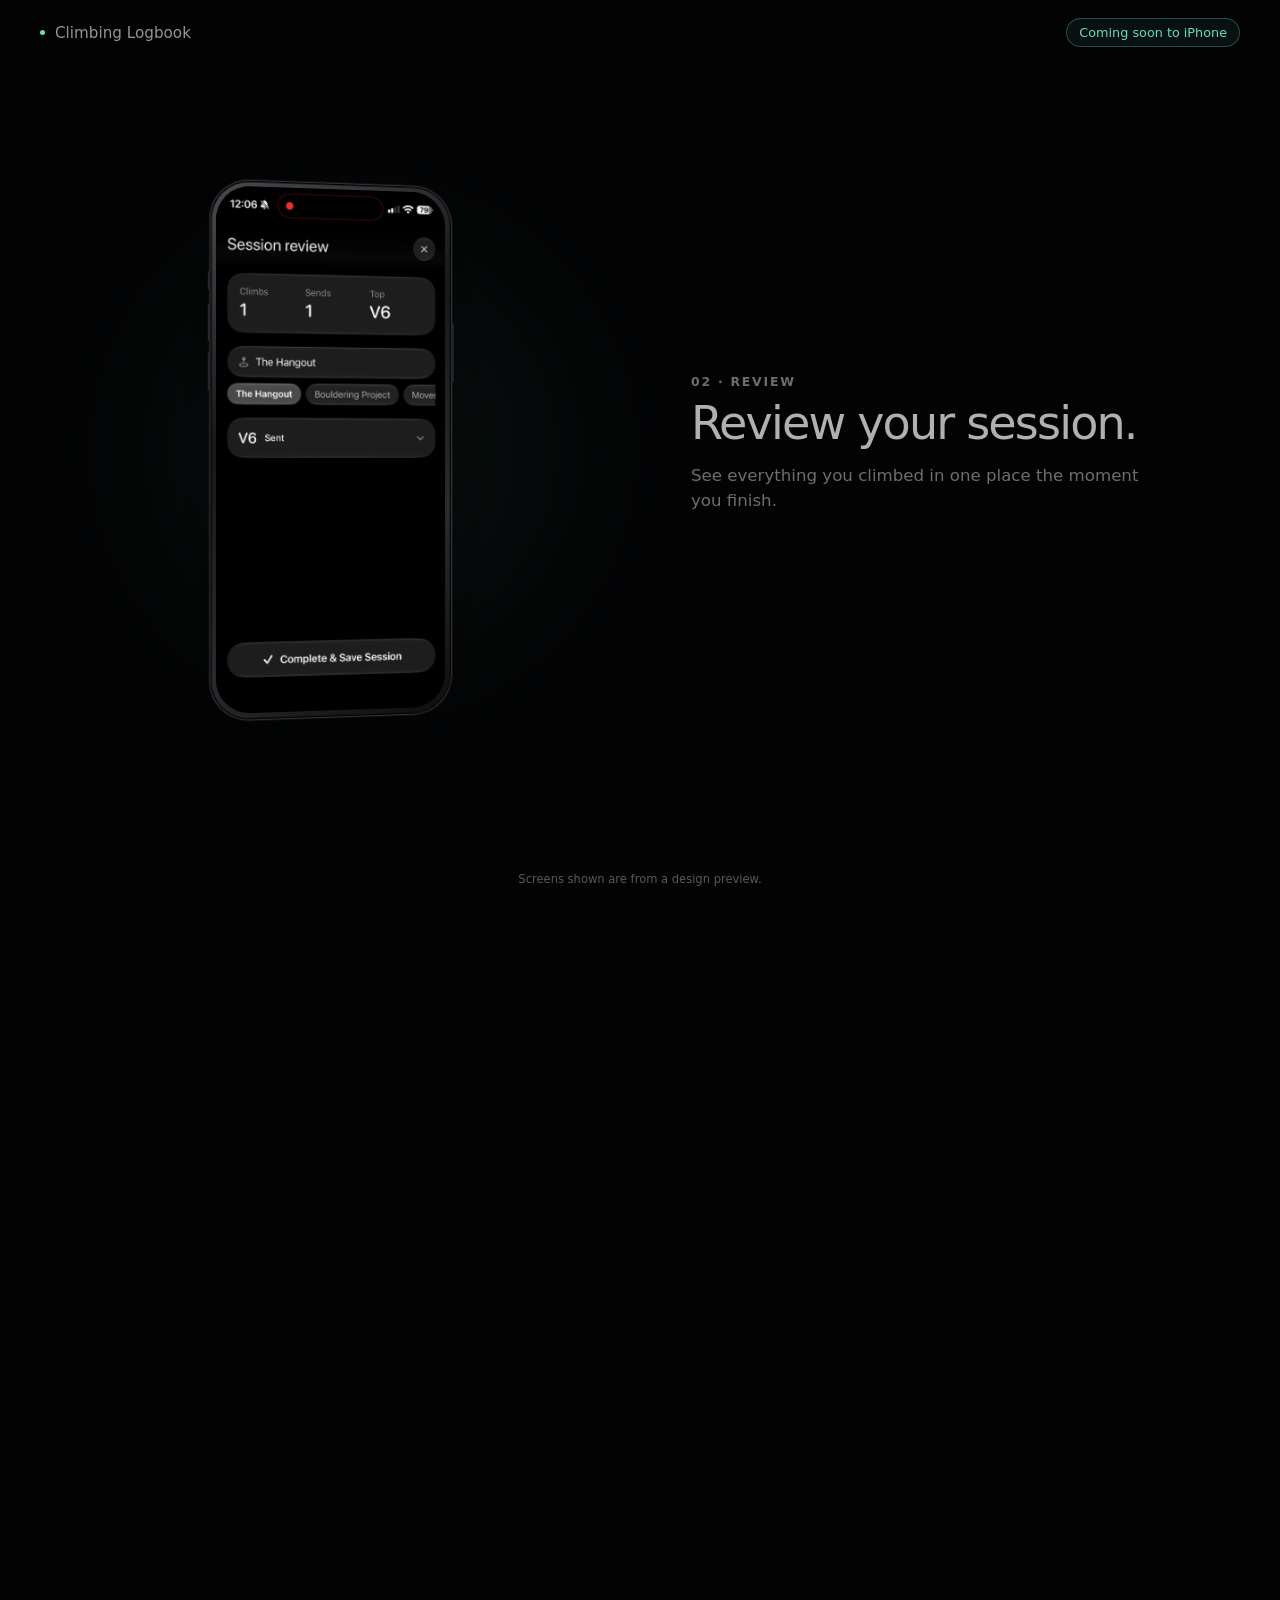
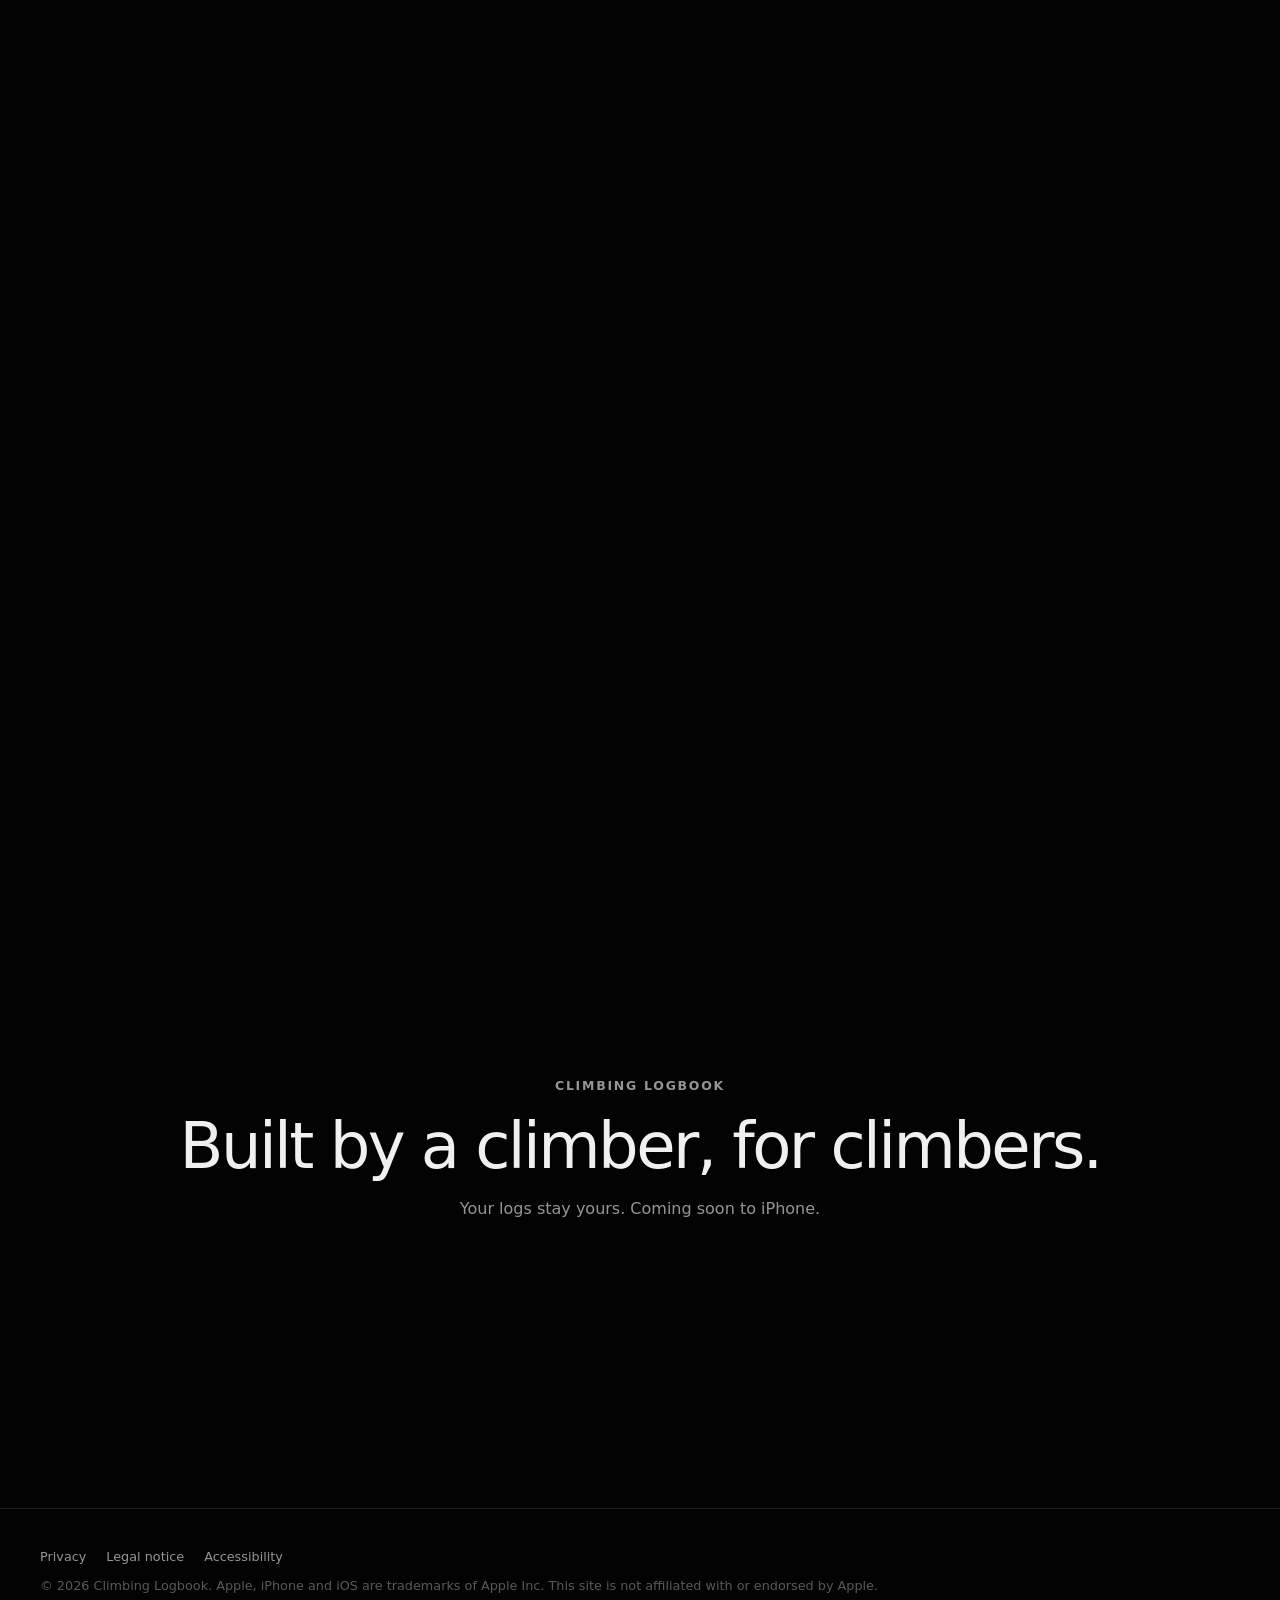
==== index.html @ 686002e9 "Point video and poster paths at the uploaded clip files" ====
<!doctype html>
<html lang="en-GB">
<head>
<meta charset="utf-8">
<meta name="viewport" content="width=device-width, initial-scale=1, viewport-fit=cover">
<title>Climbing Logbook – Track sessions. Keep the signal.</title>
<meta name="description" content="Climbing Logbook is a calm, fast way to log boulder sessions, grades and how your body feels. Coming soon for iPhone.">
<meta name="theme-color" content="#030304">
<meta name="color-scheme" content="dark">
<link rel="stylesheet" href="styles.css">
</head>
<body>
<a class="skip" href="#features">Skip to features</a>
<header class="nav">
  <span class="brand"><i class="dot"></i>Climbing Logbook</span>
  <span class="soon">Coming soon to iPhone</span>
</header>

<main>
<section id="features" class="story" aria-label="Climbing Logbook feature walkthrough">
  <div class="stage">
    <div class="glow" aria-hidden="true"></div>

    <div class="intro">
      <p class="eyebrow">Climbing Logbook</p>
      <h1>Finding<br>your rhythm.</h1>
      <p class="sub">Track sessions. Keep the signal.</p>
    </div>

    <div class="phone-wrap">
      <div class="phone" role="img" aria-label="Climbing Logbook app shown inside an iPhone-style frame. The features are described in the text beside it.">
        <div class="bezel">
          <div class="screen">
            <div class="island" aria-hidden="true"></div>
            <video class="clip is-active" muted playsinline preload="auto" poster="clip1.jpg" data-dur="7" tabindex="-1" aria-hidden="true" disablepictureinpicture><source src="clip1.mp4" type="video/mp4"></video>
            <video class="clip" muted playsinline preload="auto" poster="clip2.jpg" data-dur="2" tabindex="-1" aria-hidden="true" disablepictureinpicture><source src="clip2.mp4" type="video/mp4"></video>
            <video class="clip" muted playsinline preload="metadata" poster="clip3.jpg" data-dur="2" tabindex="-1" aria-hidden="true" disablepictureinpicture><source src="clip3.mp4" type="video/mp4"></video>
            <video class="clip" muted playsinline preload="metadata" poster="clip4.jpg" data-dur="5" tabindex="-1" aria-hidden="true" disablepictureinpicture><source src="clip4.mp4" type="video/mp4"></video>
            <video class="clip" muted playsinline preload="metadata" poster="clip5.jpg" data-dur="3" tabindex="-1" aria-hidden="true" disablepictureinpicture><source src="clip5.mp4" type="video/mp4"></video>
            <video class="clip" muted playsinline preload="metadata" poster="clip6.jpg" data-dur="2" tabindex="-1" aria-hidden="true" disablepictureinpicture><source src="clip6.mp4" type="video/mp4"></video>
            <video class="clip" muted playsinline preload="metadata" poster="clip7.jpg" data-dur="4" tabindex="-1" aria-hidden="true" disablepictureinpicture><source src="clip7.mp4" type="video/mp4"></video>
            <video class="clip" muted playsinline preload="metadata" poster="clip8.jpg" data-dur="4" tabindex="-1" aria-hidden="true" disablepictureinpicture><source src="clip8.mp4" type="video/mp4"></video>
          </div>
        </div>
        <i class="btn b1" aria-hidden="true"></i><i class="btn b2" aria-hidden="true"></i><i class="btn b3" aria-hidden="true"></i><i class="btn b4" aria-hidden="true"></i>
      </div>
    </div>

    <ol class="cards">
      <li class="card" data-step="1">
        <p class="eyebrow">01 · Log</p>
        <h2>Log a climb in seconds.</h2>
        <p>Pick the grade, add how it felt and save. One calm flow with no clutter.</p>
      </li>
      <li class="card" data-step="2">
        <p class="eyebrow">02 · Review</p>
        <h2>Review your session.</h2>
        <p>See everything you climbed in one place the moment you finish.</p>
      </li>
      <li class="card" data-step="3">
        <p class="eyebrow">03 · Body</p>
        <h2>Body measures.</h2>
        <p>Track how your fingers, body and effort felt, so patterns show up over time.</p>
      </li>
      <li class="card" data-step="4">
        <p class="eyebrow">04 · Projects</p>
        <h2>Keep your projects.</h2>
        <p>Keep the climbs you're working on together and watch the attempts add up.</p>
      </li>
      <li class="card" data-step="5">
        <p class="eyebrow">05 · Style</p>
        <h2>Know your style.</h2>
        <p>A style radar shows how you climb at a glance.</p>
      </li>
      <li class="card" data-step="6">
        <p class="eyebrow">06 · Mountains</p>
        <h2>Sessions as a mountain range.</h2>
        <p>Every session becomes a peak, so your progress has a skyline.</p>
      </li>
      <li class="card" data-step="7">
        <p class="eyebrow">07 · History</p>
        <h2>Session history and stats.</h2>
        <p>Look back at any session with the numbers that matter.</p>
      </li>
      <li class="card" data-step="8">
        <p class="eyebrow">08 · Overall</p>
        <h2>Overall stats.</h2>
        <p>Hardest send, send rate and more, across everything you've logged.</p>
      </li>
    </ol>

    <p class="note">Screens shown are from a design preview.</p>
  </div>
</section>

<section class="outro">
  <p class="eyebrow">Climbing Logbook</p>
  <h2>Built by a climber, for climbers.</h2>
  <p>Your logs stay yours. Coming soon to iPhone.</p>
</section>
</main>

<footer class="foot">
  <nav aria-label="Legal"><a href="privacy.html">Privacy</a><a href="legal.html">Legal notice</a><a href="accessibility.html">Accessibility</a></nav>
  <p>© 2026 Climbing Logbook. Apple, iPhone and iOS are trademarks of Apple Inc. This site is not affiliated with or endorsed by Apple.</p>
</footer>
<script src="story.js"></script>
</body>
</html>
---- styles.css ----
:root{
  --bg:#030304; --text:rgba(255,255,255,.94); --text2:rgba(255,255,255,.58); --text3:rgba(255,255,255,.34);
  --hair:rgba(255,255,255,.09); --accent:#6bdbbd;
  --font:-apple-system,BlinkMacSystemFont,"SF Pro Display","SF Pro Text","Inter","Segoe UI",system-ui,Roboto,Helvetica,Arial,sans-serif;
  --ease:cubic-bezier(.22,1,.36,1);
}
*{box-sizing:border-box;margin:0;padding:0}
html{background:var(--bg);color:var(--text);font-family:var(--font);-webkit-font-smoothing:antialiased;text-rendering:optimizeLegibility}
body{min-height:100vh;overflow-x:clip}
a{color:inherit}
.skip{position:absolute;left:-999px;top:8px;background:#fff;color:#000;padding:8px 12px;border-radius:8px;z-index:100}
.skip:focus{left:8px}
:focus-visible{outline:2px solid var(--accent);outline-offset:3px}
.dot{display:inline-block;width:5px;height:5px;border-radius:50%;background:var(--accent)}
.eyebrow{font-size:.78rem;letter-spacing:.14em;text-transform:uppercase;color:var(--text2);font-weight:600}
.nav{position:fixed;inset:0 0 auto 0;z-index:50;display:flex;justify-content:space-between;align-items:center;padding:18px clamp(18px,4vw,40px);background:linear-gradient(#030304 20%,rgba(3,3,4,0));pointer-events:none}
.brand{display:flex;gap:10px;align-items:center;font-size:.95rem;color:var(--text2)}
.soon{font-size:.8rem;color:var(--accent);border:1px solid rgba(107,219,189,.3);padding:6px 12px;border-radius:99px;background:rgba(107,219,189,.07)}
.stage{position:relative;height:100svh;overflow:hidden}
.glow{position:absolute;left:50%;top:50%;width:70vmin;height:70vmin;border-radius:50%;translate:-50% -50%;background:radial-gradient(closest-side,rgba(107,219,189,.13),rgba(107,219,189,0));filter:blur(10px);will-change:transform,opacity}
.intro{position:absolute;left:0;right:0;top:0;text-align:center;padding-top:clamp(70px,11svh,120px);z-index:3;pointer-events:none;will-change:opacity,transform}
.intro h1{font-weight:400;font-size:clamp(2.6rem,6.2vw,5.2rem);letter-spacing:-.045em;line-height:1;margin:.5rem 0 .6rem}
.intro .sub{color:var(--text2);font-size:clamp(1rem,1.6vw,1.25rem)}
.phone-wrap{position:absolute;left:50%;top:50%;z-index:2;perspective:1400px;will-change:transform}
.phone{--ph:min(66svh,780px);position:relative;height:var(--ph);aspect-ratio:1206/2622;transform-style:preserve-3d;will-change:transform;filter:drop-shadow(0 var(--sy,40px) var(--sb,80px) rgba(0,0,0,var(--so,.55)))}
.bezel{position:absolute;inset:0;border-radius:calc(var(--ph)*.075);padding:calc(var(--ph)*.0125);background:linear-gradient(145deg,#4a4b50,#17181b 38%,#2a2b30 70%,#0d0d0f);box-shadow:inset 0 0 0 1px rgba(255,255,255,.18),inset 0 0 0 calc(var(--ph)*.004) #050506,0 0 0 1px rgba(255,255,255,.05)}
.screen{position:relative;width:100%;height:100%;border-radius:calc(var(--ph)*.064);overflow:hidden;background:var(--bg);container-type:size;isolation:isolate}
.island{position:absolute;z-index:20;top:2.2cqh;left:50%;translate:-50% 0;width:30cqw;height:3.3cqh;border-radius:99px;background:#000}
.clip{position:absolute;inset:0;width:100%;height:100%;object-fit:cover;background:var(--bg);opacity:0;transition:opacity .3s var(--ease);pointer-events:none}
.clip.is-active{opacity:1}
.btn{position:absolute;width:3px;background:#26272b;border-radius:2px}
.b1{left:-2px;top:17%;height:3.5%}.b2{left:-2px;top:23%;height:7%}.b3{left:-2px;top:32%;height:7%}.b4{right:-2px;top:26%;height:11%}
.cards{list-style:none}
.card{max-width:30rem}
.card h2{font-weight:400;font-size:clamp(2rem,3.6vw,3.2rem);letter-spacing:-.04em;line-height:1.04;margin:.7rem 0 1rem}
.card p:not(.eyebrow){color:var(--text2);font-size:clamp(1rem,1.3vw,1.2rem);line-height:1.5}
.note{position:absolute;bottom:14px;left:0;right:0;text-align:center;font-size:.72rem;color:var(--text3);z-index:4}
.outro{min-height:80svh;display:grid;place-content:center;text-align:center;gap:1rem;padding:20vh 6vw}
.outro h2{font-weight:400;font-size:clamp(2rem,5vw,4rem);letter-spacing:-.04em}
.outro p:last-child{color:var(--text2)}
.foot{padding:40px clamp(18px,4vw,40px) 50px;border-top:1px solid var(--hair);color:var(--text3);font-size:.8rem;display:grid;gap:14px}
.foot nav{display:flex;gap:20px;flex-wrap:wrap}.foot nav a{color:var(--text2);text-decoration:none}.foot nav a:hover{color:var(--text)}
/* scroll mode: story height is set by story.js from the clip lengths */
.mode-scroll .stage{position:sticky;top:0}
.mode-scroll .phone-wrap{transform:translate3d(-50%,-50%,0)}
.mode-scroll .cards{position:absolute;left:54vw;top:50%;width:min(30rem,38vw);transform:translateY(-50%);height:0}
.mode-scroll .card{position:absolute;left:0;top:0;transform:translateY(-50%);opacity:0;will-change:transform,opacity}
/* stack mode: mobile and reduced motion */
.mode-stack .stage{height:auto;overflow:visible}
.mode-stack .glow{display:none}
.mode-stack .intro{position:relative;padding:92px 22px 24px}
.mode-stack .phone-wrap{position:sticky;top:64px;left:auto;transform:none;height:min(50svh,430px);z-index:5;display:flex;justify-content:center;background:linear-gradient(var(--bg) 82%,rgba(3,3,4,0))}
.mode-stack .phone{--ph:min(48svh,420px);--sy:18px;--sb:36px}
.mode-stack .cards{padding:0 22px 14svh}
.mode-stack .card{min-height:62svh;display:flex;flex-direction:column;justify-content:center;max-width:34rem;margin:0 auto}
.mode-stack .note{position:static;padding:10px 0 30px}
@media (prefers-reduced-motion:reduce){.clip{transition-duration:.01s}}
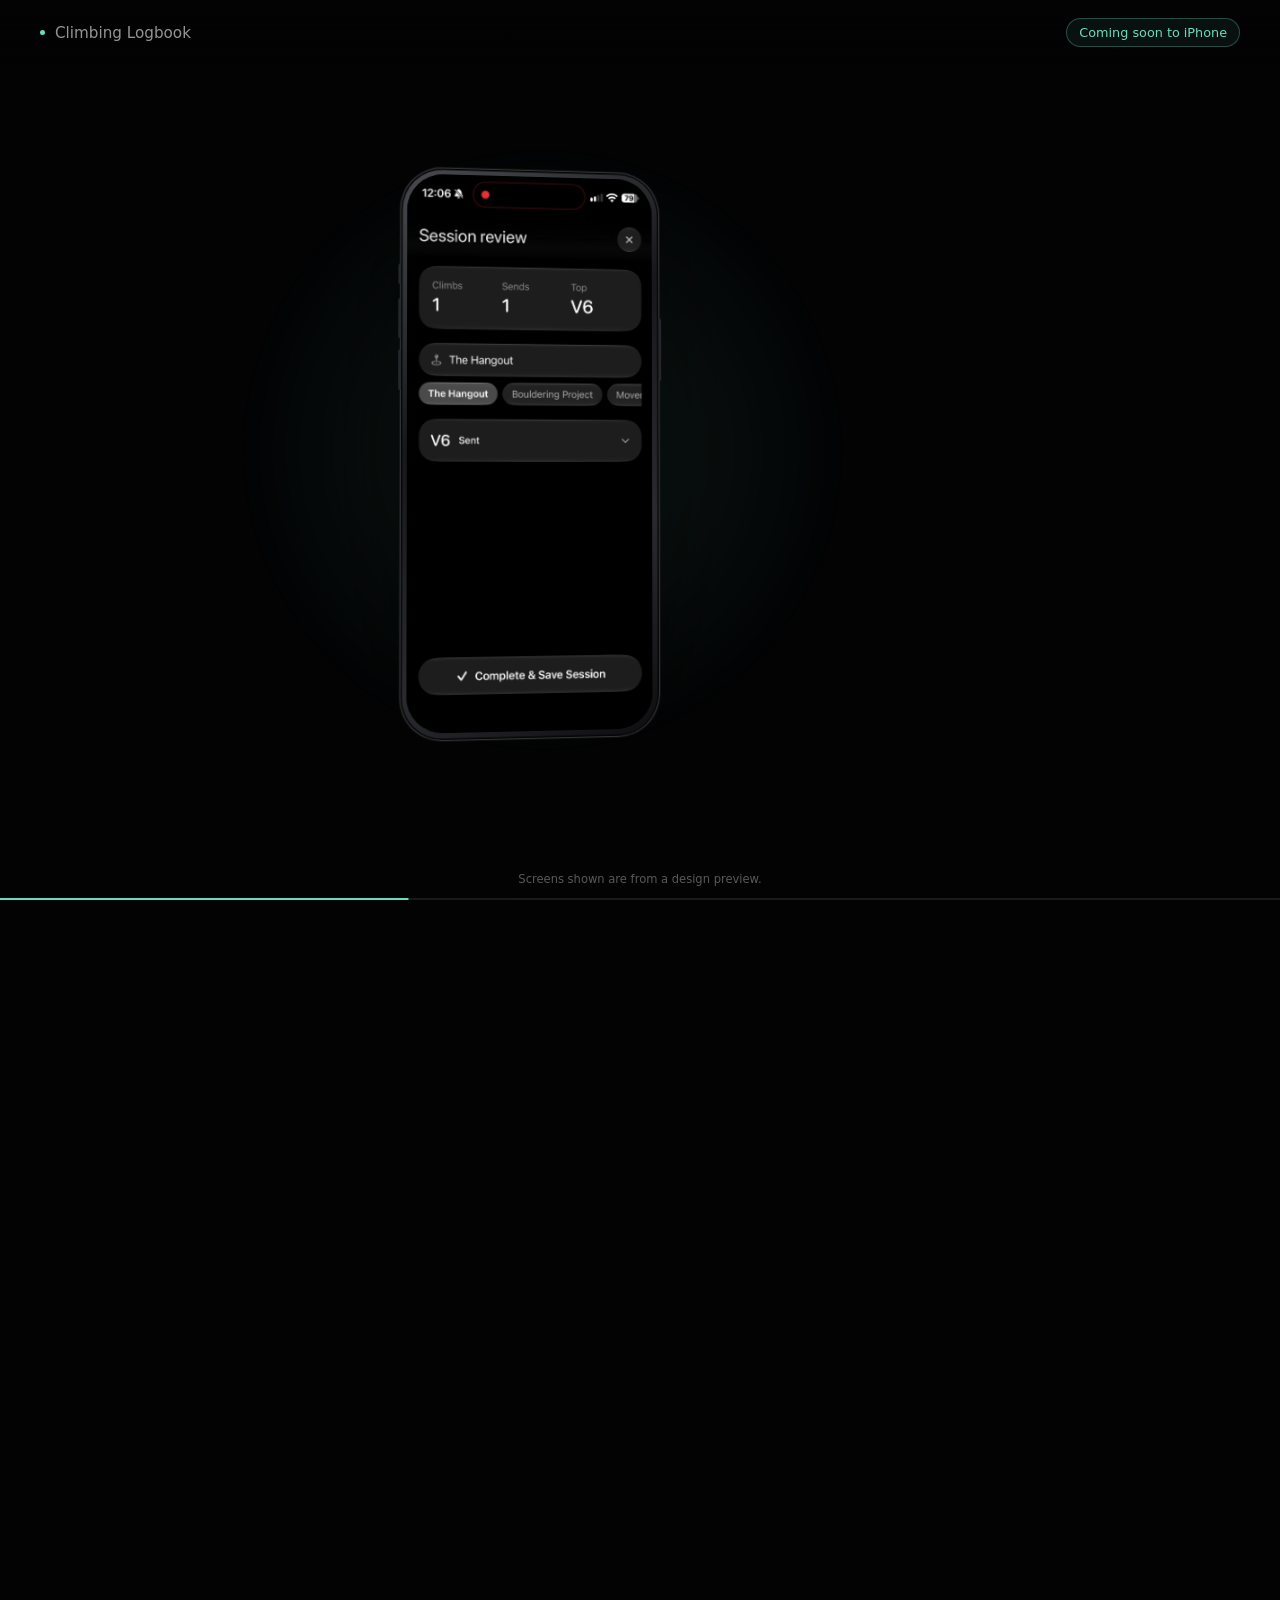
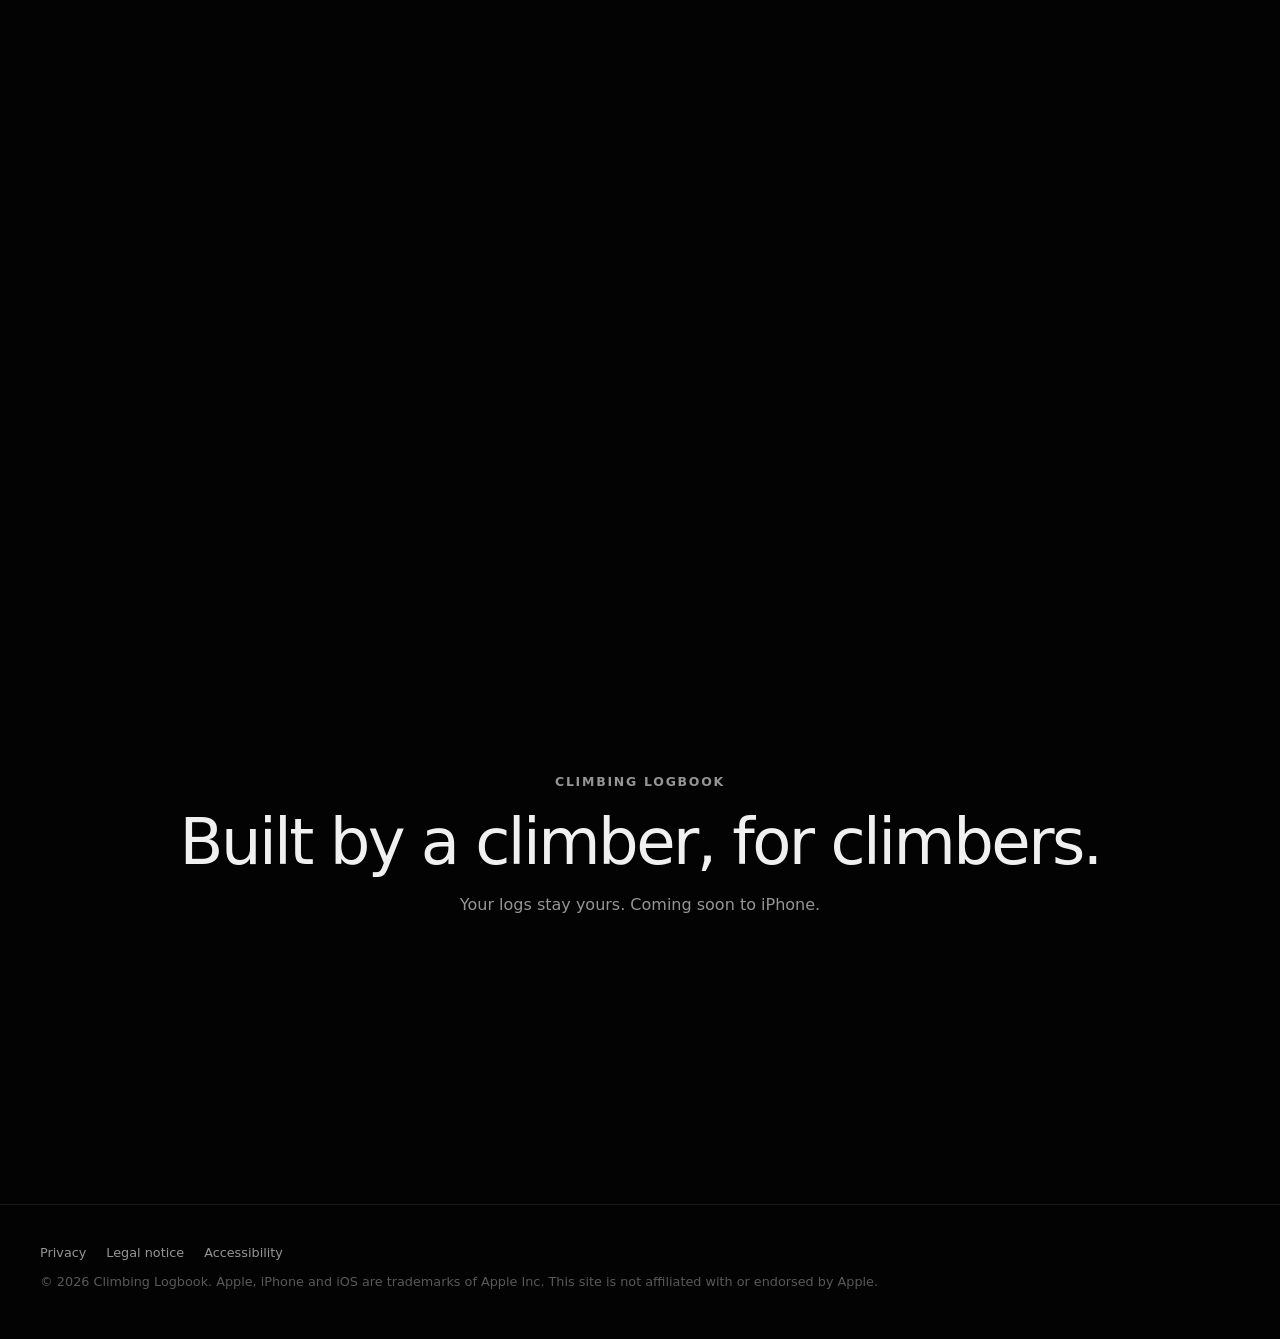
==== commit 0cbf2b0a: "Phone choreography: centre play, glide to alternating sides, text lands, glide back; fix intro overl" ====
--- a/index.html
+++ b/index.html
@@ -48,48 +48,49 @@
 
     <ol class="cards">
       <li class="card" data-step="1">
-        <p class="eyebrow">01 · Log</p>
+        <p class="eyebrow">01 / 08 · Log</p>
         <h2>Log a climb in seconds.</h2>
         <p>Pick the grade, add how it felt and save. One calm flow with no clutter.</p>
       </li>
       <li class="card" data-step="2">
-        <p class="eyebrow">02 · Review</p>
+        <p class="eyebrow">02 / 08 · Review</p>
         <h2>Review your session.</h2>
         <p>See everything you climbed in one place the moment you finish.</p>
       </li>
       <li class="card" data-step="3">
-        <p class="eyebrow">03 · Body</p>
+        <p class="eyebrow">03 / 08 · Body</p>
         <h2>Body measures.</h2>
         <p>Track how your fingers, body and effort felt, so patterns show up over time.</p>
       </li>
       <li class="card" data-step="4">
-        <p class="eyebrow">04 · Projects</p>
+        <p class="eyebrow">04 / 08 · Projects</p>
         <h2>Keep your projects.</h2>
         <p>Keep the climbs you're working on together and watch the attempts add up.</p>
       </li>
       <li class="card" data-step="5">
-        <p class="eyebrow">05 · Style</p>
+        <p class="eyebrow">05 / 08 · Style</p>
         <h2>Know your style.</h2>
         <p>A style radar shows how you climb at a glance.</p>
       </li>
       <li class="card" data-step="6">
-        <p class="eyebrow">06 · Mountains</p>
+        <p class="eyebrow">06 / 08 · Mountains</p>
         <h2>Sessions as a mountain range.</h2>
         <p>Every session becomes a peak, so your progress has a skyline.</p>
       </li>
       <li class="card" data-step="7">
-        <p class="eyebrow">07 · History</p>
+        <p class="eyebrow">07 / 08 · History</p>
         <h2>Session history and stats.</h2>
         <p>Look back at any session with the numbers that matter.</p>
       </li>
       <li class="card" data-step="8">
-        <p class="eyebrow">08 · Overall</p>
+        <p class="eyebrow">08 / 08 · Overall</p>
         <h2>Overall stats.</h2>
         <p>Hardest send, send rate and more, across everything you've logged.</p>
       </li>
     </ol>
 
     <p class="note">Screens shown are from a design preview.</p>
+    <div class="progress" aria-hidden="true"><i></i></div>
   </div>
 </section>
 
--- a/styles.css
+++ b/styles.css
@@ -35,6 +35,8 @@
 .card h2{font-weight:400;font-size:clamp(2rem,3.6vw,3.2rem);letter-spacing:-.04em;line-height:1.04;margin:.7rem 0 1rem}
 .card p:not(.eyebrow){color:var(--text2);font-size:clamp(1rem,1.3vw,1.2rem);line-height:1.5}
 .note{position:absolute;bottom:14px;left:0;right:0;text-align:center;font-size:.72rem;color:var(--text3);z-index:4}
+.progress{position:absolute;left:0;right:0;bottom:0;height:2px;background:var(--hair);z-index:6}
+.progress i{display:block;height:100%;background:var(--accent);transform-origin:0 50%;transform:scaleX(0)}
 .outro{min-height:80svh;display:grid;place-content:center;text-align:center;gap:1rem;padding:20vh 6vw}
 .outro h2{font-weight:400;font-size:clamp(2rem,5vw,4rem);letter-spacing:-.04em}
 .outro p:last-child{color:var(--text2)}
@@ -43,11 +45,16 @@
 /* scroll mode: story height is set by story.js from the clip lengths */
 .mode-scroll .stage{position:sticky;top:0}
 .mode-scroll .phone-wrap{transform:translate3d(-50%,-50%,0)}
-.mode-scroll .cards{position:absolute;left:54vw;top:50%;width:min(30rem,38vw);transform:translateY(-50%);height:0}
-.mode-scroll .card{position:absolute;left:0;top:0;transform:translateY(-50%);opacity:0;will-change:transform,opacity}
+.mode-scroll .intro h1{font-size:clamp(2.4rem,5.2vw,4.4rem);margin:.4rem 0 .4rem}
+.mode-scroll .intro h1 br{display:none}
+.mode-scroll .cards{position:absolute;inset:0;pointer-events:none}
+.mode-scroll .card{position:absolute;top:50%;width:min(30rem,36vw);transform:translateY(-50%);visibility:hidden}
+.mode-scroll .card.r{left:56vw}
+.mode-scroll .card.l{left:8vw}
+.mode-scroll .card>*{will-change:transform,opacity,filter;opacity:0}
 /* stack mode: mobile and reduced motion */
 .mode-stack .stage{height:auto;overflow:visible}
-.mode-stack .glow{display:none}
+.mode-stack .glow,.mode-stack .progress{display:none}
 .mode-stack .intro{position:relative;padding:92px 22px 24px}
 .mode-stack .phone-wrap{position:sticky;top:64px;left:auto;transform:none;height:min(50svh,430px);z-index:5;display:flex;justify-content:center;background:linear-gradient(var(--bg) 82%,rgba(3,3,4,0))}
 .mode-stack .phone{--ph:min(48svh,420px);--sy:18px;--sb:36px}
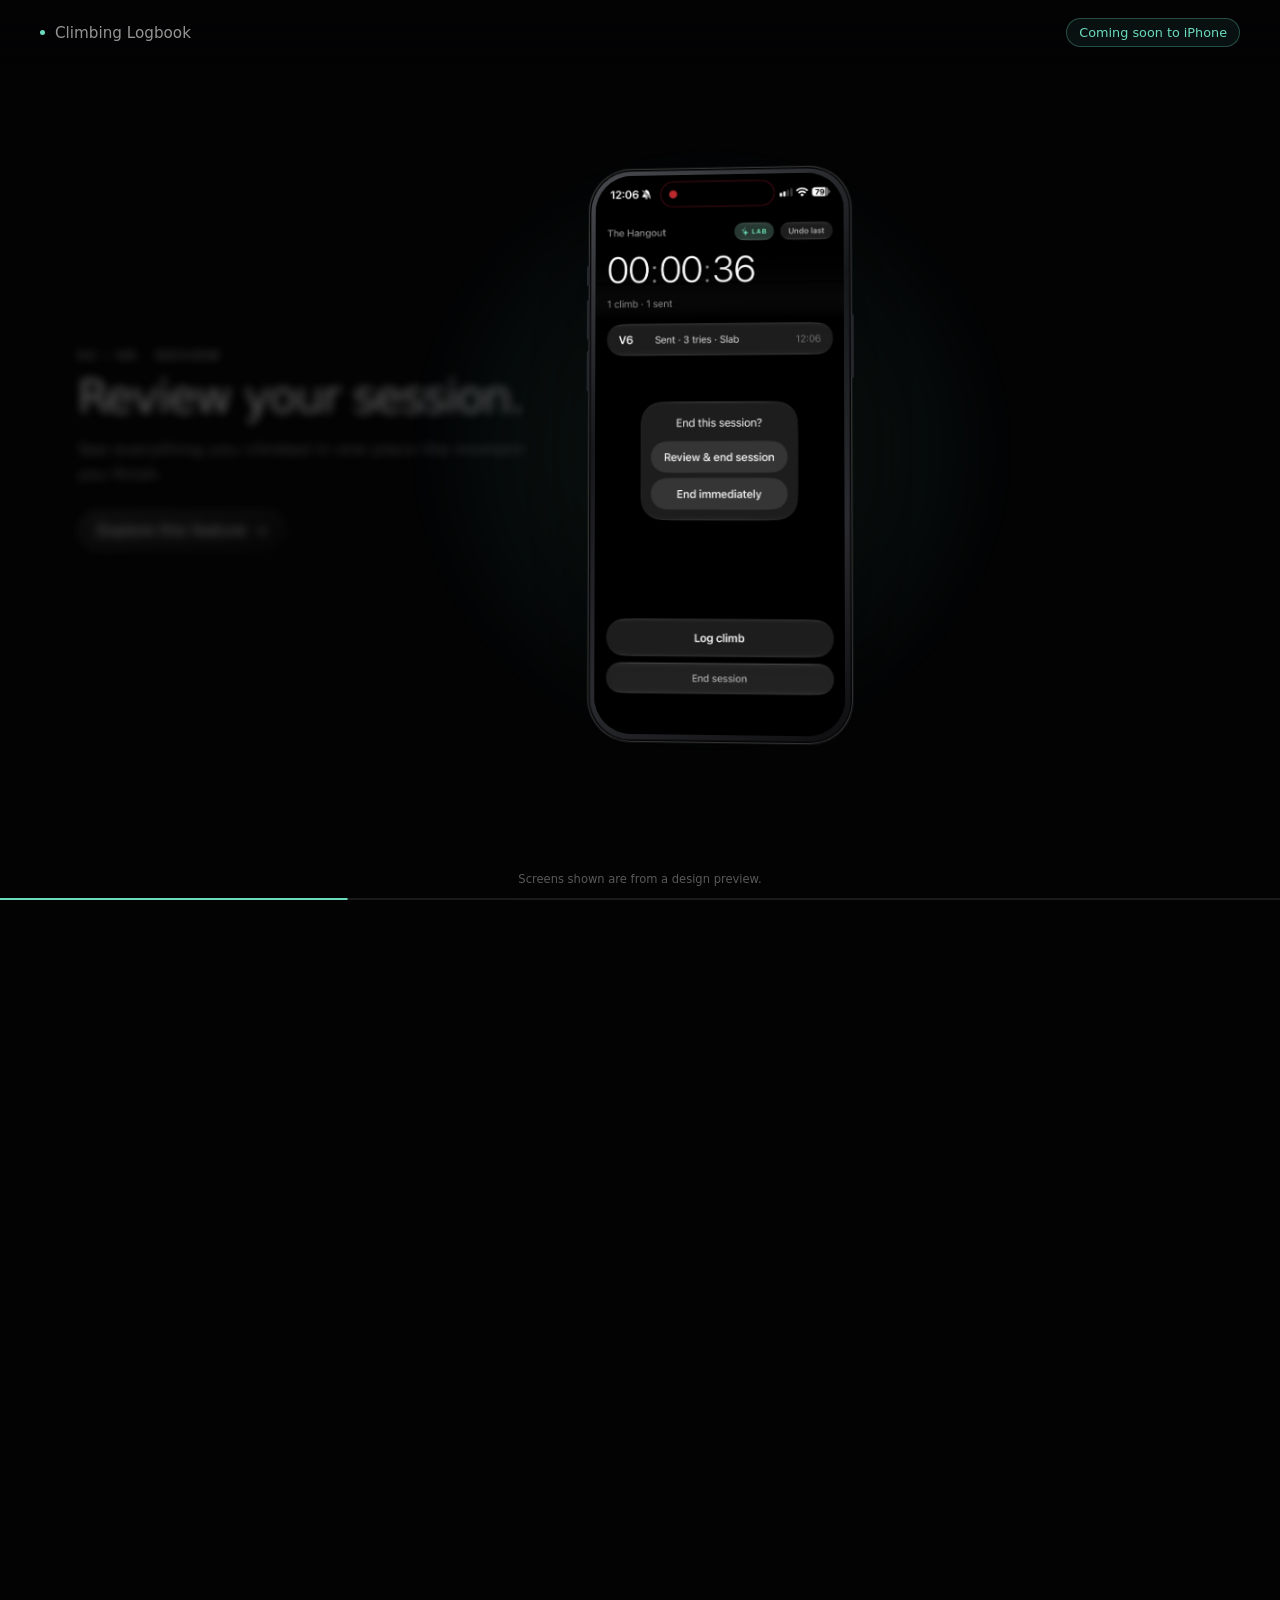
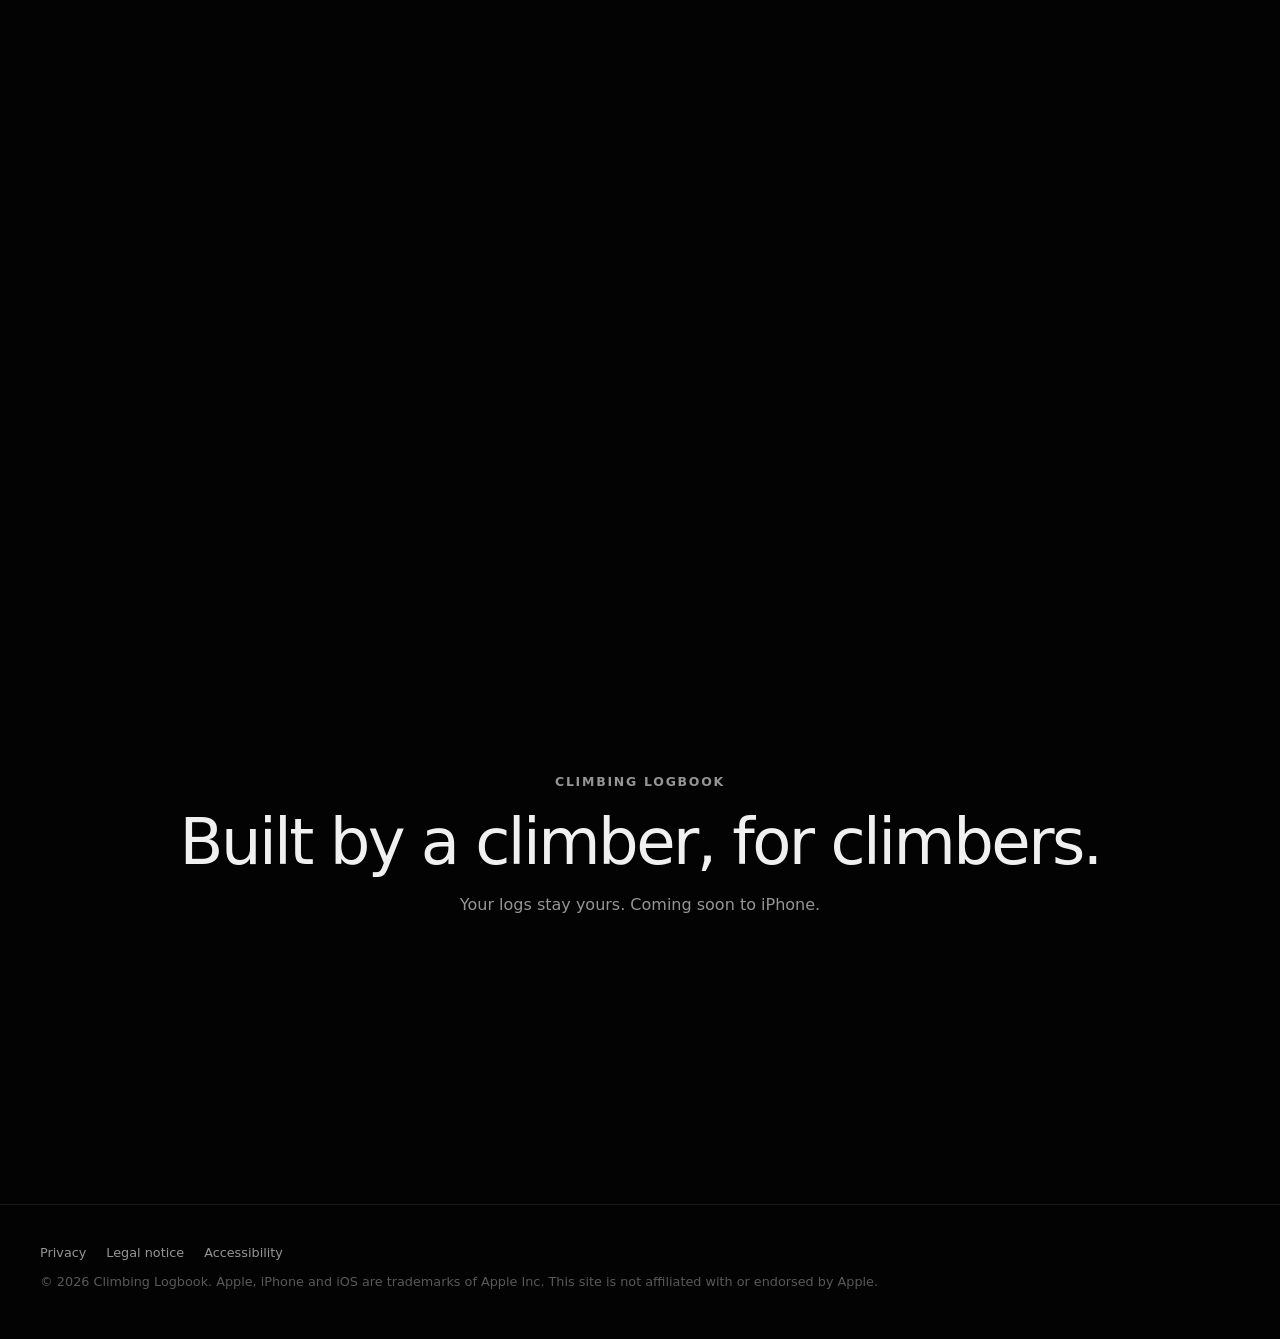
==== commit 9231b742: "Add per-feature pages and Explore buttons on each tour section" ====
--- a/index.html
+++ b/index.html
@@ -8,6 +8,7 @@
 <meta name="theme-color" content="#030304">
 <meta name="color-scheme" content="dark">
 <link rel="stylesheet" href="styles.css">
+<link rel="stylesheet" href="feature.css">
 </head>
 <body>
 <a class="skip" href="#features">Skip to features</a>
@@ -51,41 +52,49 @@
         <p class="eyebrow">01 / 08 · Log</p>
         <h2>Log a climb in seconds.</h2>
         <p>Pick the grade, add how it felt and save. One calm flow with no clutter.</p>
+        <a class="btn-more" href="log.html">Explore this feature <span aria-hidden="true">→</span></a>
       </li>
       <li class="card" data-step="2">
         <p class="eyebrow">02 / 08 · Review</p>
         <h2>Review your session.</h2>
         <p>See everything you climbed in one place the moment you finish.</p>
+        <a class="btn-more" href="review.html">Explore this feature <span aria-hidden="true">→</span></a>
       </li>
       <li class="card" data-step="3">
         <p class="eyebrow">03 / 08 · Body</p>
         <h2>Body measures.</h2>
         <p>Track how your fingers, body and effort felt, so patterns show up over time.</p>
+        <a class="btn-more" href="body.html">Explore this feature <span aria-hidden="true">→</span></a>
       </li>
       <li class="card" data-step="4">
         <p class="eyebrow">04 / 08 · Projects</p>
         <h2>Keep your projects.</h2>
         <p>Keep the climbs you're working on together and watch the attempts add up.</p>
+        <a class="btn-more" href="projects.html">Explore this feature <span aria-hidden="true">→</span></a>
       </li>
       <li class="card" data-step="5">
         <p class="eyebrow">05 / 08 · Style</p>
         <h2>Know your style.</h2>
         <p>A style radar shows how you climb at a glance.</p>
+        <a class="btn-more" href="style.html">Explore this feature <span aria-hidden="true">→</span></a>
       </li>
       <li class="card" data-step="6">
         <p class="eyebrow">06 / 08 · Mountains</p>
         <h2>Sessions as a mountain range.</h2>
         <p>Every session becomes a peak, so your progress has a skyline.</p>
+        <a class="btn-more" href="mountains.html">Explore this feature <span aria-hidden="true">→</span></a>
       </li>
       <li class="card" data-step="7">
         <p class="eyebrow">07 / 08 · History</p>
         <h2>Session history and stats.</h2>
         <p>Look back at any session with the numbers that matter.</p>
+        <a class="btn-more" href="history.html">Explore this feature <span aria-hidden="true">→</span></a>
       </li>
       <li class="card" data-step="8">
         <p class="eyebrow">08 / 08 · Overall</p>
         <h2>Overall stats.</h2>
         <p>Hardest send, send rate and more, across everything you've logged.</p>
+        <a class="btn-more" href="overall.html">Explore this feature <span aria-hidden="true">→</span></a>
       </li>
     </ol>
 
--- a/feature.css
+++ b/feature.css
@@ -0,0 +1,27 @@
+/* Feature pages + card buttons */
+.mode-scroll .card{pointer-events:auto}
+.btn-more{display:inline-flex;align-items:center;gap:8px;margin-top:1.4rem;padding:12px 20px;border-radius:99px;font-size:.95rem;font-weight:500;color:var(--text)!important;text-decoration:none;
+  background:linear-gradient(160deg,rgba(255,255,255,.12),rgba(255,255,255,.04));box-shadow:inset 0 0 0 1px rgba(255,255,255,.12),inset 0 1px 0 rgba(255,255,255,.18);
+  -webkit-backdrop-filter:blur(14px);backdrop-filter:blur(14px);transition:box-shadow .35s var(--ease)}
+.btn-more:hover{box-shadow:inset 0 0 0 1px rgba(107,219,189,.55),0 8px 30px rgba(107,219,189,.15)}
+.btn-more span{display:inline-block;transition:transform .35s var(--ease)}.btn-more:hover span{transform:translateX(4px)}
+.btn-accent{background:rgba(107,219,189,.92);color:#04130f!important;box-shadow:0 0 30px rgba(107,219,189,.25)}
+.fp{display:grid;grid-template-columns:minmax(260px,.9fr) 1.1fr;gap:clamp(24px,6vw,96px);align-items:center;max-width:1180px;margin:0 auto;padding:110px clamp(18px,4vw,40px) 40px;min-height:100svh}
+.fp-phone{display:flex;justify-content:center;position:relative}
+.fp-phone::before{content:"";position:absolute;inset:10% 0;background:radial-gradient(closest-side,rgba(107,219,189,.14),transparent);filter:blur(10px)}
+.fp-phone .phone{--ph:min(72svh,680px);transform:rotateY(-10deg) rotateX(2deg)}
+.fp-body h1{font-weight:400;font-size:clamp(2.2rem,4.6vw,3.8rem);letter-spacing:-.045em;line-height:1.04;margin:.7rem 0 1rem}
+.fp-body .lede{color:var(--text2);font-size:clamp(1.05rem,1.5vw,1.3rem);line-height:1.5;max-width:34rem}
+.fp-body h2{font-weight:500;font-size:1.05rem;margin:2rem 0 .8rem;color:var(--text)}
+.steps{list-style:none;counter-reset:s;display:grid;gap:10px;max-width:36rem}
+.steps li{counter-increment:s;display:grid;grid-template-columns:30px 1fr;gap:12px;color:var(--text2);line-height:1.5;padding:14px 16px;border-radius:18px;background:linear-gradient(160deg,rgba(255,255,255,.07),rgba(255,255,255,.025));box-shadow:inset 0 0 0 1px var(--hair)}
+.steps li::before{content:counter(s);color:var(--accent);font-weight:600;font-variant-numeric:tabular-nums}
+.tip{margin-top:1.2rem;padding:14px 16px;border-left:2px solid var(--accent);color:var(--text2);max-width:36rem;line-height:1.5}
+.fp-nav{display:flex;flex-wrap:wrap;gap:12px;margin-top:2rem}
+.fp-more{max-width:1180px;margin:0 auto;padding:10px clamp(18px,4vw,40px) 60px}
+.fp-more nav{display:flex;flex-wrap:wrap;gap:10px}
+.fp-more a{padding:8px 14px;border-radius:99px;font-size:.85rem;text-decoration:none;color:var(--text2);box-shadow:inset 0 0 0 1px var(--hair)}
+.fp-more a:hover,.fp-more a[aria-current]{color:var(--text);box-shadow:inset 0 0 0 1px rgba(107,219,189,.5)}
+.fp-disc{max-width:1180px;margin:0 auto;padding:0 clamp(18px,4vw,40px) 30px;color:var(--text3);font-size:.78rem}
+@media (max-width:820px){.fp{grid-template-columns:1fr;padding-top:96px;min-height:0}.fp-phone .phone{--ph:min(56svh,460px)}}
+@media (prefers-reduced-motion:reduce){.btn-more span{transition:none}.fp-phone .phone{transform:none}}
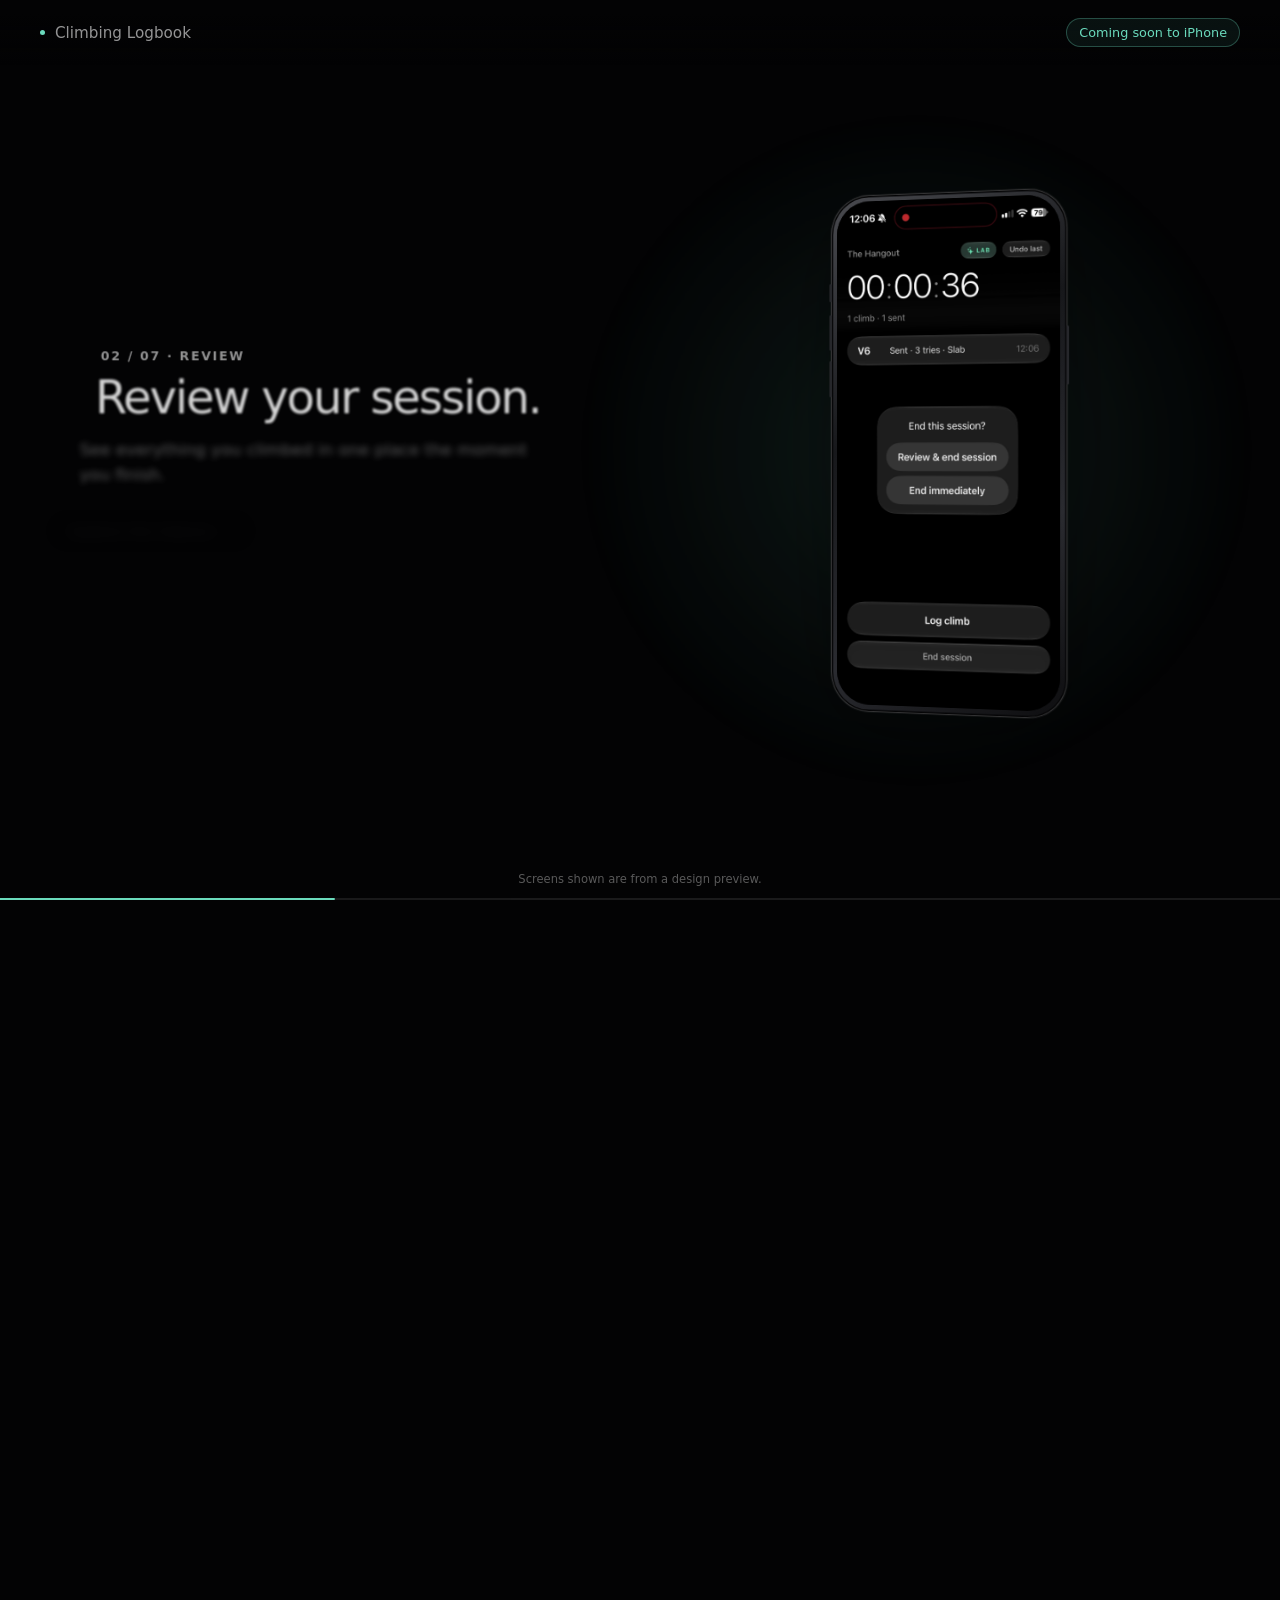
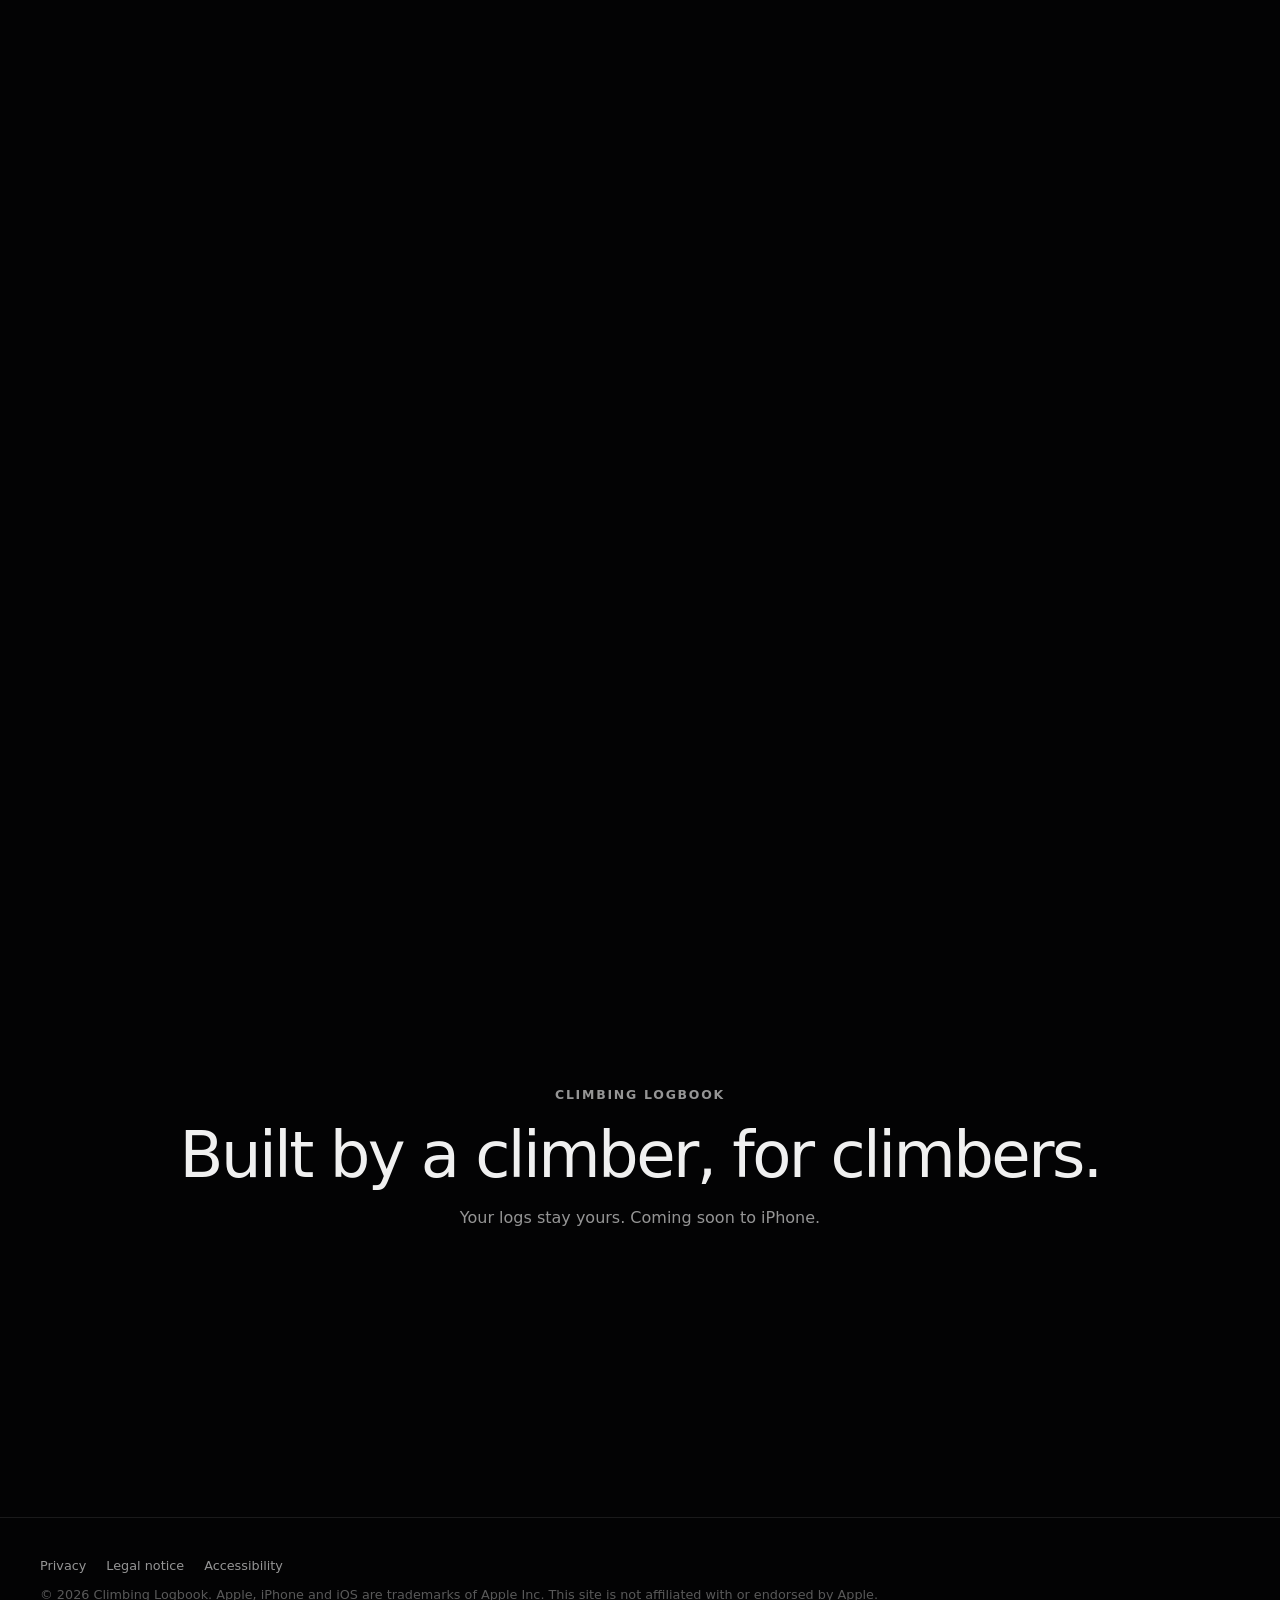
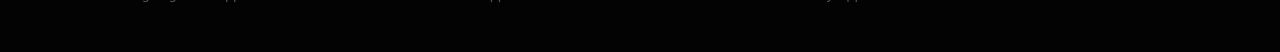
==== commit 8497cf72: "Merge mountains and history into unified 06 Archive feature across tour and in-depth pages" ====
--- a/index.html
+++ b/index.html
@@ -38,7 +38,6 @@
             <video class="clip" muted playsinline preload="metadata" poster="clip3.jpg" data-dur="2" tabindex="-1" aria-hidden="true" disablepictureinpicture><source src="clip3.mp4" type="video/mp4"></video>
             <video class="clip" muted playsinline preload="metadata" poster="clip4.jpg" data-dur="5" tabindex="-1" aria-hidden="true" disablepictureinpicture><source src="clip4.mp4" type="video/mp4"></video>
             <video class="clip" muted playsinline preload="metadata" poster="clip5.jpg" data-dur="3" tabindex="-1" aria-hidden="true" disablepictureinpicture><source src="clip5.mp4" type="video/mp4"></video>
-            <video class="clip" muted playsinline preload="metadata" poster="clip6.jpg" data-dur="2" tabindex="-1" aria-hidden="true" disablepictureinpicture><source src="clip6.mp4" type="video/mp4"></video>
             <video class="clip" muted playsinline preload="metadata" poster="clip7.jpg" data-dur="4" tabindex="-1" aria-hidden="true" disablepictureinpicture><source src="clip7.mp4" type="video/mp4"></video>
             <video class="clip" muted playsinline preload="metadata" poster="clip8.jpg" data-dur="4" tabindex="-1" aria-hidden="true" disablepictureinpicture><source src="clip8.mp4" type="video/mp4"></video>
           </div>
@@ -49,49 +48,43 @@
 
     <ol class="cards">
       <li class="card" data-step="1">
-        <p class="eyebrow">01 / 08 · Log</p>
+        <p class="eyebrow">01 / 07 · Log</p>
         <h2>Log a climb in seconds.</h2>
         <p>Pick the grade, add how it felt and save. One calm flow with no clutter.</p>
         <a class="btn-more" href="log.html">Explore this feature <span aria-hidden="true">→</span></a>
       </li>
       <li class="card" data-step="2">
-        <p class="eyebrow">02 / 08 · Review</p>
+        <p class="eyebrow">02 / 07 · Review</p>
         <h2>Review your session.</h2>
         <p>See everything you climbed in one place the moment you finish.</p>
         <a class="btn-more" href="review.html">Explore this feature <span aria-hidden="true">→</span></a>
       </li>
       <li class="card" data-step="3">
-        <p class="eyebrow">03 / 08 · Body</p>
+        <p class="eyebrow">03 / 07 · Body</p>
         <h2>Body measures.</h2>
         <p>Track how your fingers, body and effort felt, so patterns show up over time.</p>
         <a class="btn-more" href="body.html">Explore this feature <span aria-hidden="true">→</span></a>
       </li>
       <li class="card" data-step="4">
-        <p class="eyebrow">04 / 08 · Projects</p>
+        <p class="eyebrow">04 / 07 · Projects</p>
         <h2>Keep your projects.</h2>
         <p>Keep the climbs you're working on together and watch the attempts add up.</p>
         <a class="btn-more" href="projects.html">Explore this feature <span aria-hidden="true">→</span></a>
       </li>
       <li class="card" data-step="5">
-        <p class="eyebrow">05 / 08 · Style</p>
+        <p class="eyebrow">05 / 07 · Style</p>
         <h2>Know your style.</h2>
         <p>A style radar shows how you climb at a glance.</p>
         <a class="btn-more" href="style.html">Explore this feature <span aria-hidden="true">→</span></a>
       </li>
       <li class="card" data-step="6">
-        <p class="eyebrow">06 / 08 · Mountains</p>
-        <h2>Sessions as a mountain range.</h2>
-        <p>Every session becomes a peak, so your progress has a skyline.</p>
-        <a class="btn-more" href="mountains.html">Explore this feature <span aria-hidden="true">→</span></a>
+        <p class="eyebrow">06 / 07 · Archive</p>
+        <h2>Mountain range & history.</h2>
+        <p>Every session becomes a peak. Scrub your progression skyline and see the numbers that matter.</p>
+        <a class="btn-more" href="archive.html">Explore this feature <span aria-hidden="true">→</span></a>
       </li>
       <li class="card" data-step="7">
-        <p class="eyebrow">07 / 08 · History</p>
-        <h2>Session history and stats.</h2>
-        <p>Look back at any session with the numbers that matter.</p>
-        <a class="btn-more" href="history.html">Explore this feature <span aria-hidden="true">→</span></a>
-      </li>
-      <li class="card" data-step="8">
-        <p class="eyebrow">08 / 08 · Overall</p>
+        <p class="eyebrow">07 / 07 · Overall</p>
         <h2>Overall stats.</h2>
         <p>Hardest send, send rate and more, across everything you've logged.</p>
         <a class="btn-more" href="overall.html">Explore this feature <span aria-hidden="true">→</span></a>
--- a/feature.css
+++ b/feature.css
@@ -1,27 +1,367 @@
-/* Feature pages + card buttons */
-.mode-scroll .card{pointer-events:auto}
-.btn-more{display:inline-flex;align-items:center;gap:8px;margin-top:1.4rem;padding:12px 20px;border-radius:99px;font-size:.95rem;font-weight:500;color:var(--text)!important;text-decoration:none;
-  background:linear-gradient(160deg,rgba(255,255,255,.12),rgba(255,255,255,.04));box-shadow:inset 0 0 0 1px rgba(255,255,255,.12),inset 0 1px 0 rgba(255,255,255,.18);
-  -webkit-backdrop-filter:blur(14px);backdrop-filter:blur(14px);transition:box-shadow .35s var(--ease)}
-.btn-more:hover{box-shadow:inset 0 0 0 1px rgba(107,219,189,.55),0 8px 30px rgba(107,219,189,.15)}
-.btn-more span{display:inline-block;transition:transform .35s var(--ease)}.btn-more:hover span{transform:translateX(4px)}
-.btn-accent{background:rgba(107,219,189,.92);color:#04130f!important;box-shadow:0 0 30px rgba(107,219,189,.25)}
-.fp{display:grid;grid-template-columns:minmax(260px,.9fr) 1.1fr;gap:clamp(24px,6vw,96px);align-items:center;max-width:1180px;margin:0 auto;padding:110px clamp(18px,4vw,40px) 40px;min-height:100svh}
-.fp-phone{display:flex;justify-content:center;position:relative}
-.fp-phone::before{content:"";position:absolute;inset:10% 0;background:radial-gradient(closest-side,rgba(107,219,189,.14),transparent);filter:blur(10px)}
-.fp-phone .phone{--ph:min(72svh,680px);transform:rotateY(-10deg) rotateX(2deg)}
-.fp-body h1{font-weight:400;font-size:clamp(2.2rem,4.6vw,3.8rem);letter-spacing:-.045em;line-height:1.04;margin:.7rem 0 1rem}
-.fp-body .lede{color:var(--text2);font-size:clamp(1.05rem,1.5vw,1.3rem);line-height:1.5;max-width:34rem}
-.fp-body h2{font-weight:500;font-size:1.05rem;margin:2rem 0 .8rem;color:var(--text)}
-.steps{list-style:none;counter-reset:s;display:grid;gap:10px;max-width:36rem}
-.steps li{counter-increment:s;display:grid;grid-template-columns:30px 1fr;gap:12px;color:var(--text2);line-height:1.5;padding:14px 16px;border-radius:18px;background:linear-gradient(160deg,rgba(255,255,255,.07),rgba(255,255,255,.025));box-shadow:inset 0 0 0 1px var(--hair)}
-.steps li::before{content:counter(s);color:var(--accent);font-weight:600;font-variant-numeric:tabular-nums}
-.tip{margin-top:1.2rem;padding:14px 16px;border-left:2px solid var(--accent);color:var(--text2);max-width:36rem;line-height:1.5}
-.fp-nav{display:flex;flex-wrap:wrap;gap:12px;margin-top:2rem}
-.fp-more{max-width:1180px;margin:0 auto;padding:10px clamp(18px,4vw,40px) 60px}
-.fp-more nav{display:flex;flex-wrap:wrap;gap:10px}
-.fp-more a{padding:8px 14px;border-radius:99px;font-size:.85rem;text-decoration:none;color:var(--text2);box-shadow:inset 0 0 0 1px var(--hair)}
-.fp-more a:hover,.fp-more a[aria-current]{color:var(--text);box-shadow:inset 0 0 0 1px rgba(107,219,189,.5)}
-.fp-disc{max-width:1180px;margin:0 auto;padding:0 clamp(18px,4vw,40px) 30px;color:var(--text3);font-size:.78rem}
-@media (max-width:820px){.fp{grid-template-columns:1fr;padding-top:96px;min-height:0}.fp-phone .phone{--ph:min(56svh,460px)}}
-@media (prefers-reduced-motion:reduce){.btn-more span{transition:none}.fp-phone .phone{transform:none}}
+/* Apple-grade In-Depth Feature Pages */
+
+:root {
+  --apple-ease: cubic-bezier(0.16, 1, 0.3, 1);
+  --apple-ease-in-out: cubic-bezier(0.65, 0, 0.35, 1);
+}
+
+.mode-scroll .card {
+  pointer-events: auto;
+}
+
+/* Glass buttons on tour cards & navigation */
+.btn-more {
+  display: inline-flex;
+  align-items: center;
+  gap: 8px;
+  margin-top: 1.4rem;
+  padding: 12px 22px;
+  border-radius: 999px;
+  font-size: 0.92rem;
+  font-weight: 500;
+  color: var(--text) !important;
+  text-decoration: none;
+  background: rgba(255, 255, 255, 0.05);
+  box-shadow: inset 0 0 0 1px rgba(255, 255, 255, 0.12);
+  -webkit-backdrop-filter: blur(20px);
+  backdrop-filter: blur(20px);
+  transition: background 0.3s var(--apple-ease), box-shadow 0.3s var(--apple-ease), transform 0.3s var(--apple-ease);
+}
+.btn-more:hover {
+  background: rgba(255, 255, 255, 0.09);
+  box-shadow: inset 0 0 0 1px rgba(255, 255, 255, 0.22), 0 10px 30px -10px rgba(0, 0, 0, 0.5);
+  transform: translateY(-1px);
+}
+.btn-more:active {
+  transform: scale(0.97);
+}
+.btn-more span {
+  display: inline-block;
+  transition: transform 0.3s var(--apple-ease);
+}
+.btn-more:hover span {
+  transform: translateX(4px);
+}
+
+.btn-accent {
+  background: var(--accent);
+  color: #030304 !important;
+  font-weight: 600;
+  box-shadow: 0 4px 24px rgba(107, 219, 189, 0.28);
+}
+.btn-accent:hover {
+  background: #7ef0d1;
+  box-shadow: 0 6px 32px rgba(107, 219, 189, 0.4);
+}
+
+/* Feature Stage Layout */
+.fp-stage {
+  min-height: 100svh;
+  display: flex;
+  flex-direction: column;
+  justify-content: space-between;
+}
+
+.fp {
+  display: grid;
+  grid-template-columns: minmax(280px, 0.9fr) 1.15fr;
+  gap: clamp(32px, 7vw, 100px);
+  align-items: center;
+  max-width: 1220px;
+  margin: 0 auto;
+  padding: 120px clamp(20px, 5vw, 48px) 40px;
+  width: 100%;
+}
+
+/* Apple Phone Presentation */
+.fp-phone {
+  display: flex;
+  justify-content: center;
+  position: relative;
+  perspective: 1200px;
+}
+.fp-phone::before {
+  content: "";
+  position: absolute;
+  inset: -10% -15%;
+  background: radial-gradient(closest-side circle, rgba(107, 219, 189, 0.12), transparent 70%);
+  filter: blur(24px);
+  pointer-events: none;
+  z-index: 0;
+  opacity: 0.85;
+}
+.fp-phone .phone {
+  --ph: min(72svh, 680px);
+  transform: rotateY(-8deg) rotateX(2deg);
+  transition: transform 0.8s var(--apple-ease);
+  position: relative;
+  z-index: 1;
+}
+.fp-phone:hover .phone {
+  transform: rotateY(-2deg) rotateX(1deg);
+}
+
+/* Video Crossfade Container */
+.fp-screen-container {
+  position: relative;
+  width: 100%;
+  height: 100%;
+  overflow: hidden;
+  background: #000;
+}
+.fp-screen-container video {
+  position: absolute;
+  inset: 0;
+  width: 100%;
+  height: 100%;
+  object-fit: cover;
+  transition: opacity 0.5s var(--apple-ease);
+}
+.fp-screen-container video.is-leaving {
+  opacity: 0;
+  pointer-events: none;
+}
+.fp-screen-container video.is-entering {
+  opacity: 1;
+}
+
+/* Typography — Clean, Frameless, Pure Apple Editorial Hierarchy */
+.fp-body {
+  position: relative;
+  min-width: 0;
+}
+
+.fp-eyebrow {
+  font-size: 0.85rem;
+  font-weight: 600;
+  letter-spacing: 0.08em;
+  text-transform: uppercase;
+  color: var(--accent);
+  margin-bottom: 0.75rem;
+}
+
+.fp-body h1 {
+  font-weight: 500;
+  font-size: clamp(2.4rem, 5vw, 4.2rem);
+  letter-spacing: -0.04em;
+  line-height: 1.05;
+  color: var(--text);
+  margin: 0 0 1.25rem 0;
+}
+
+.fp-body .lede {
+  color: var(--text2);
+  font-size: clamp(1.1rem, 1.7vw, 1.35rem);
+  font-weight: 400;
+  line-height: 1.45;
+  letter-spacing: -0.015em;
+  max-width: 36rem;
+  margin: 0 0 2.2rem 0;
+}
+
+.fp-section-title {
+  font-size: 0.8rem;
+  font-weight: 600;
+  letter-spacing: 0.08em;
+  text-transform: uppercase;
+  color: var(--text3);
+  margin: 0 0 1.2rem 0;
+}
+
+/* Frameless Step List — Clean 2-column Grid (Index + Content) */
+.steps {
+  list-style: none;
+  counter-reset: step-counter;
+  display: grid;
+  gap: 1.4rem;
+  max-width: 38rem;
+  margin: 0 0 2rem 0;
+  padding: 0;
+}
+
+.steps li {
+  counter-increment: step-counter;
+  display: grid;
+  grid-template-columns: 2.2rem 1fr;
+  align-items: baseline;
+  gap: 0.75rem;
+  border-bottom: 1px solid rgba(255, 255, 255, 0.06);
+  padding-bottom: 1.2rem;
+  min-width: 0;
+}
+.steps li:last-child {
+  border-bottom: none;
+  padding-bottom: 0;
+}
+
+.steps li::before {
+  content: counter(step-counter, decimal-leading-zero);
+  font-size: 0.85rem;
+  font-weight: 600;
+  letter-spacing: 0.04em;
+  color: var(--accent);
+  font-variant-numeric: tabular-nums;
+  line-height: 1.2;
+}
+
+.step-content {
+  display: flex;
+  flex-direction: column;
+  gap: 0.25rem;
+  min-width: 0;
+}
+
+.step-content strong {
+  display: block;
+  font-size: 1.05rem;
+  font-weight: 500;
+  color: var(--text);
+  letter-spacing: -0.01em;
+  line-height: 1.35;
+}
+
+.step-content span {
+  display: block;
+  font-size: 0.95rem;
+  line-height: 1.5;
+  color: var(--text2);
+}
+
+/* Subtle Editorial Note */
+.tip {
+  font-size: 0.9rem;
+  line-height: 1.5;
+  color: var(--text3);
+  max-width: 36rem;
+  margin: 0 0 2rem 0;
+  padding-left: 1rem;
+  border-left: 2px solid rgba(107, 219, 189, 0.4);
+}
+
+/* Navigation Actions */
+.fp-nav {
+  display: flex;
+  align-items: center;
+  flex-wrap: wrap;
+  gap: 14px;
+}
+
+/* Feature Dots / Pill Strip */
+.fp-more {
+  max-width: 1220px;
+  margin: 0 auto;
+  padding: 10px clamp(20px, 5vw, 48px) 50px;
+  width: 100%;
+}
+.fp-more nav {
+  display: flex;
+  flex-wrap: wrap;
+  gap: 8px;
+}
+.fp-more a {
+  padding: 7px 14px;
+  border-radius: 999px;
+  font-size: 0.82rem;
+  font-weight: 500;
+  text-decoration: none;
+  color: var(--text3);
+  background: transparent;
+  box-shadow: inset 0 0 0 1px rgba(255, 255, 255, 0.08);
+  transition: color 0.25s var(--apple-ease), box-shadow 0.25s var(--apple-ease), background 0.25s var(--apple-ease);
+}
+.fp-more a:hover {
+  color: var(--text);
+  box-shadow: inset 0 0 0 1px rgba(255, 255, 255, 0.2);
+}
+.fp-more a[aria-current="page"] {
+  color: var(--text);
+  background: rgba(255, 255, 255, 0.07);
+  box-shadow: inset 0 0 0 1px var(--accent);
+}
+
+.fp-disc {
+  max-width: 1220px;
+  margin: 0 auto;
+  padding: 0 clamp(20px, 5vw, 48px) 24px;
+  color: var(--text3);
+  font-size: 0.78rem;
+  letter-spacing: -0.01em;
+  width: 100%;
+}
+
+/* Keyframes for Apple-style Blur-In & Resolving Transitions */
+@keyframes appleTextIn {
+  0% {
+    opacity: 0;
+    transform: translateY(14px);
+    filter: blur(8px);
+  }
+  100% {
+    opacity: 1;
+    transform: translateY(0);
+    filter: blur(0);
+  }
+}
+
+@keyframes appleTextOut {
+  0% {
+    opacity: 1;
+    transform: translateY(0);
+    filter: blur(0);
+  }
+  100% {
+    opacity: 0;
+    transform: translateY(-10px);
+    filter: blur(6px);
+  }
+}
+
+.fp-animate-in {
+  animation: appleTextIn 0.7s var(--apple-ease) forwards;
+}
+
+.fp-animate-out {
+  animation: appleTextOut 0.35s var(--apple-ease-in-out) forwards;
+}
+
+/* Stagger delays for entrance */
+.anim-delay-1 { animation-delay: 0.04s; }
+.anim-delay-2 { animation-delay: 0.10s; }
+.anim-delay-3 { animation-delay: 0.16s; }
+.anim-delay-4 { animation-delay: 0.22s; }
+.anim-delay-5 { animation-delay: 0.28s; }
+
+/* Responsive adjustments */
+@media (max-width: 860px) {
+  .fp {
+    grid-template-columns: 1fr;
+    padding-top: 100px;
+    gap: 48px;
+  }
+  .fp-phone .phone {
+    --ph: min(58svh, 480px);
+    transform: none;
+  }
+  .fp-phone:hover .phone {
+    transform: none;
+  }
+  .fp-body h1 {
+    font-size: clamp(2rem, 7vw, 2.8rem);
+  }
+}
+
+@media (prefers-reduced-motion: reduce) {
+  .fp-phone .phone {
+    transform: none;
+  }
+  .fp-animate-in,
+  .fp-animate-out {
+    animation: none;
+    opacity: 1;
+    filter: none;
+    transform: none;
+  }
+  .fp-screen-container video {
+    transition: none;
+  }
+}
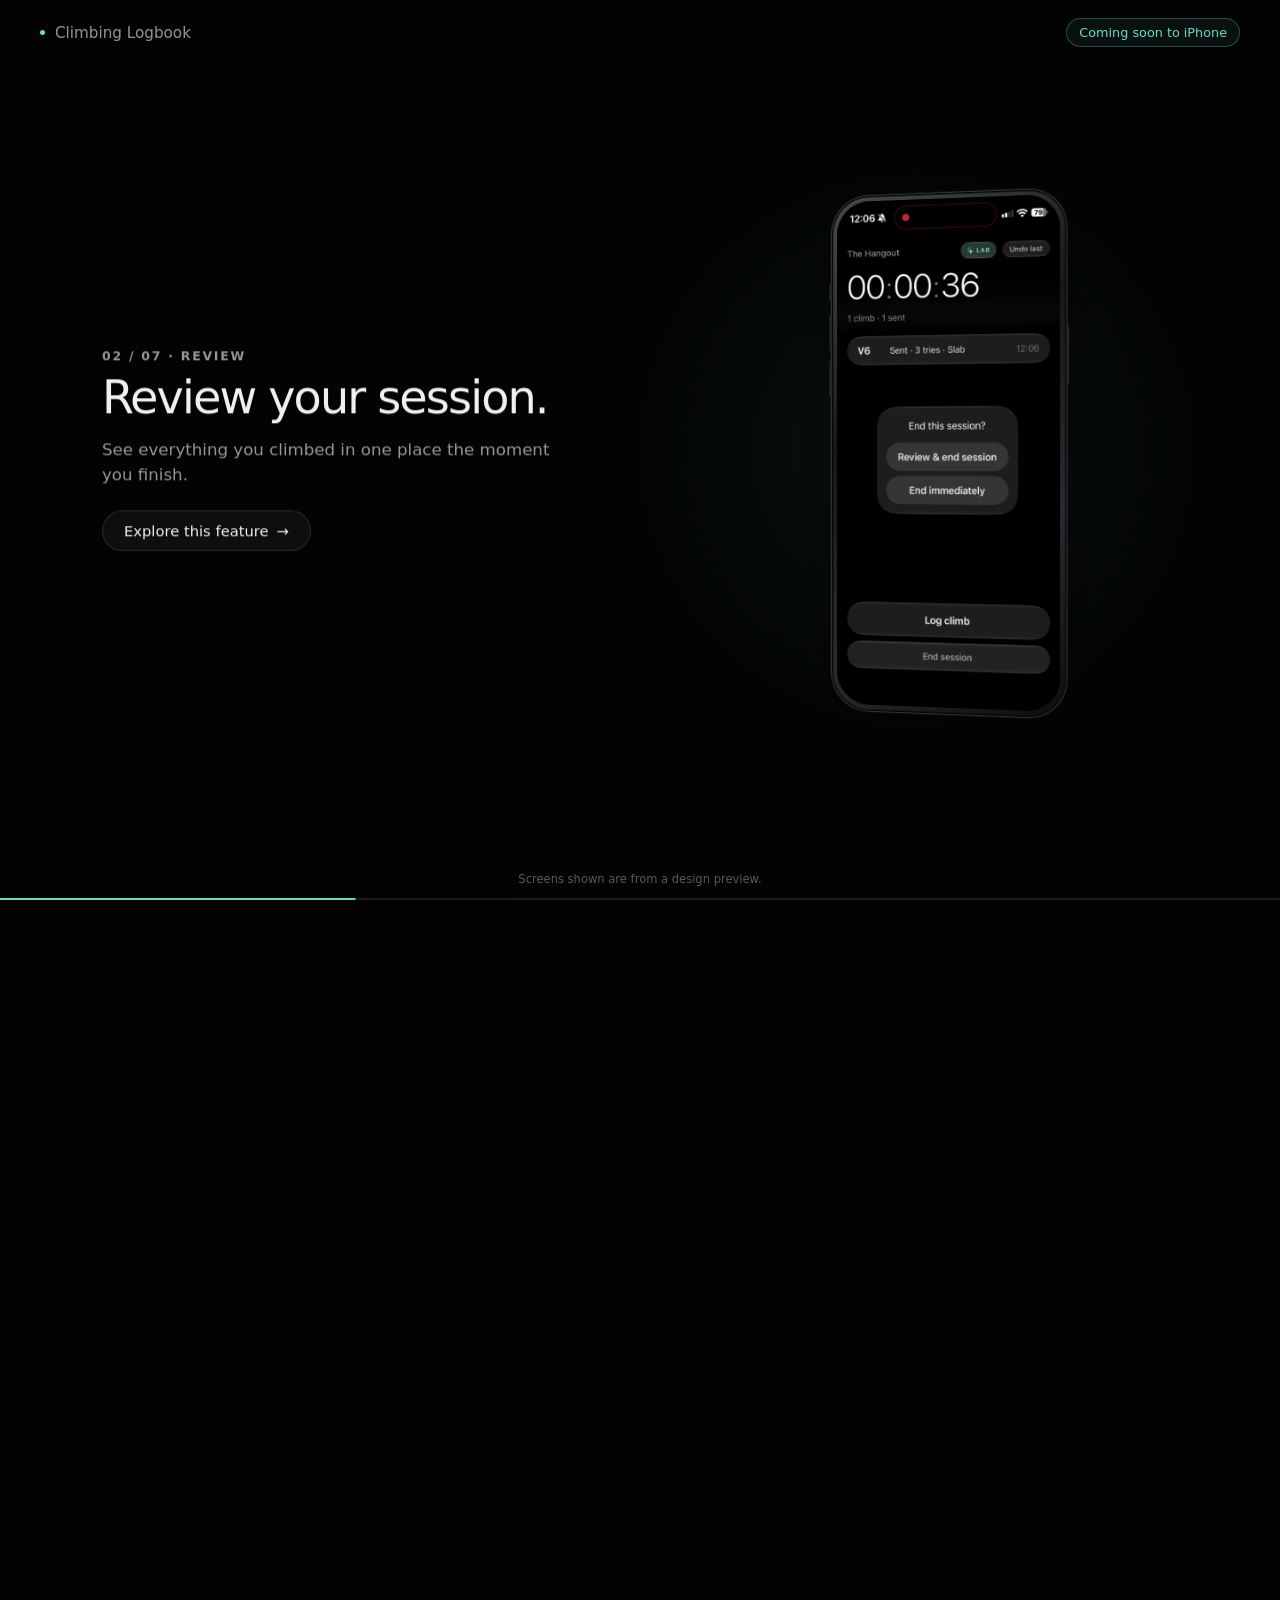
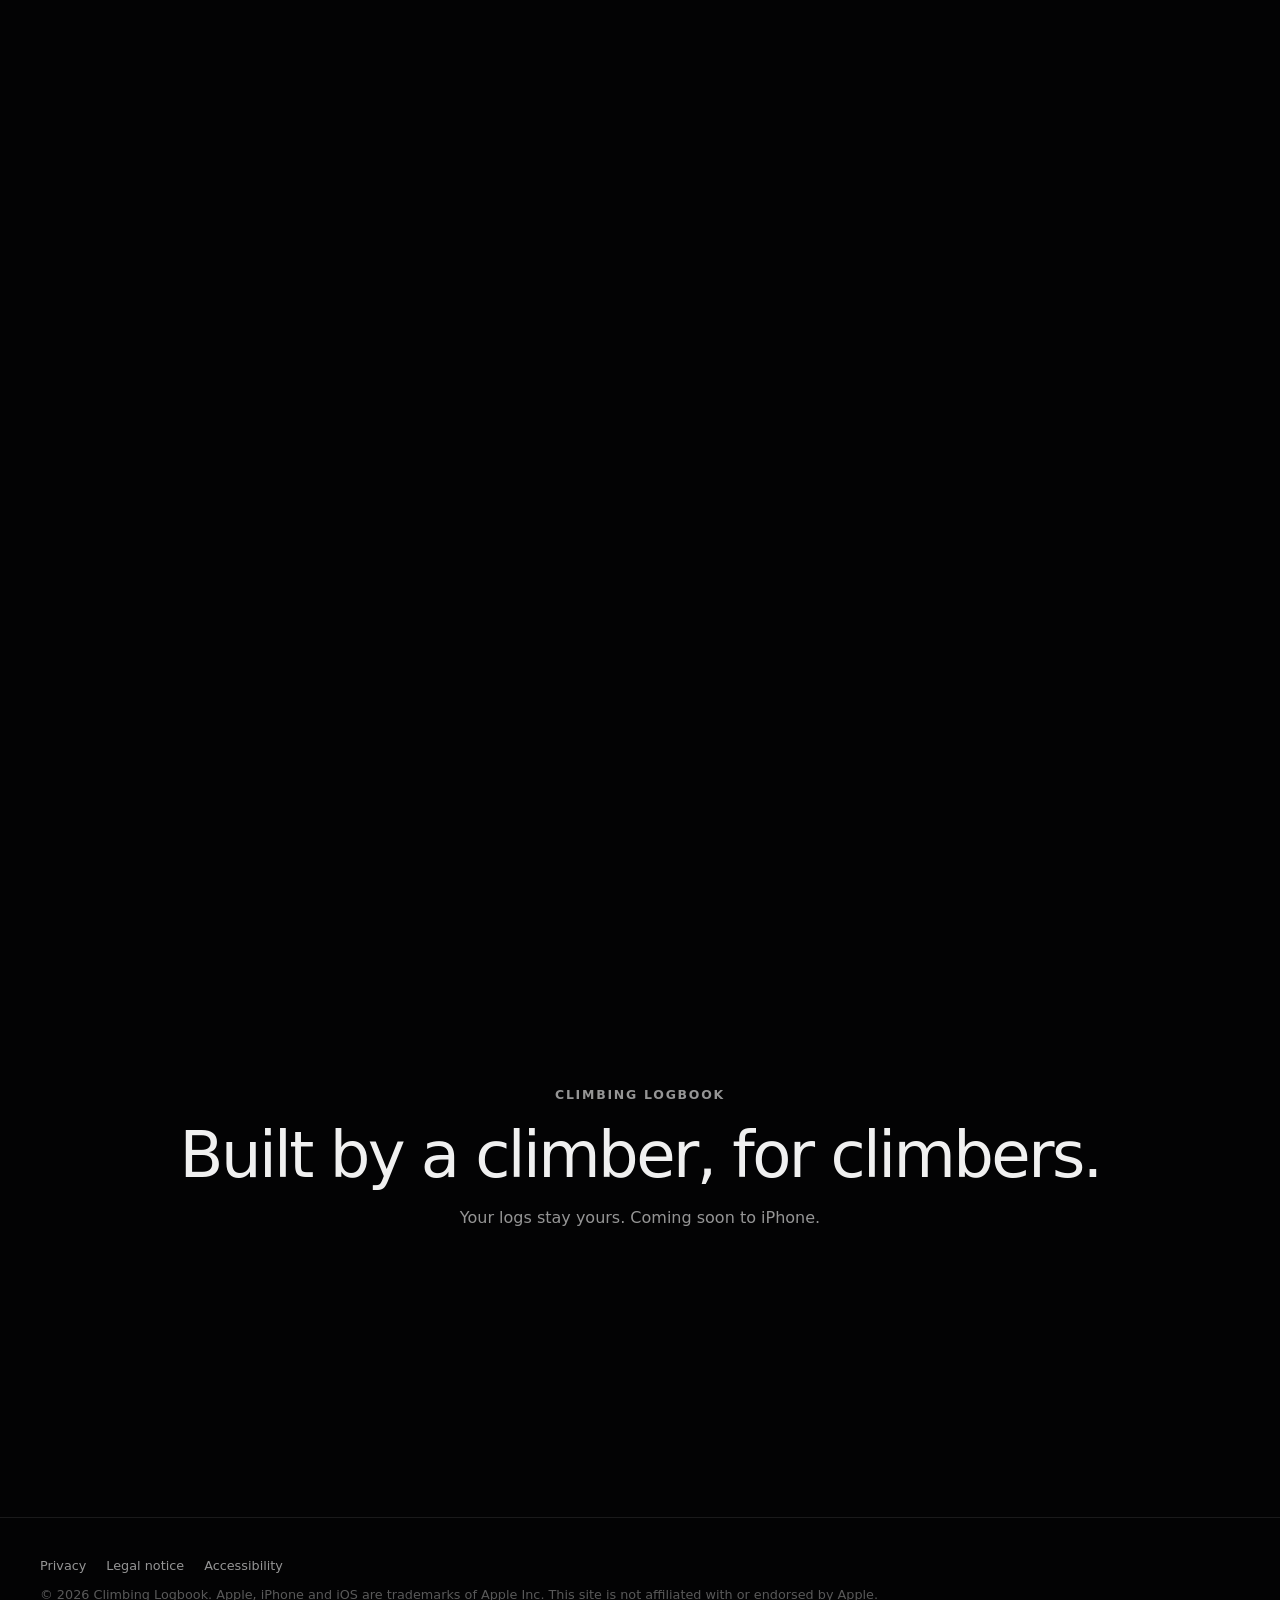
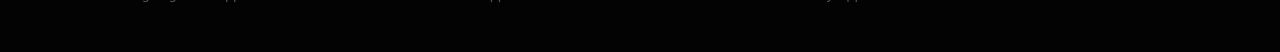
==== commit 4ab88e3d: "Swap overview videos between Archive (Mountains) and Overall stats" ====
--- a/index.html
+++ b/index.html
@@ -38,8 +38,8 @@
             <video class="clip" muted playsinline preload="metadata" poster="clip3.jpg" data-dur="2" tabindex="-1" aria-hidden="true" disablepictureinpicture><source src="clip3.mp4" type="video/mp4"></video>
             <video class="clip" muted playsinline preload="metadata" poster="clip4.jpg" data-dur="5" tabindex="-1" aria-hidden="true" disablepictureinpicture><source src="clip4.mp4" type="video/mp4"></video>
             <video class="clip" muted playsinline preload="metadata" poster="clip5.jpg" data-dur="3" tabindex="-1" aria-hidden="true" disablepictureinpicture><source src="clip5.mp4" type="video/mp4"></video>
+            <video class="clip" muted playsinline preload="metadata" poster="clip8.jpg" data-dur="4" tabindex="-1" aria-hidden="true" disablepictureinpicture><source src="clip8.mp4" type="video/mp4"></video>
             <video class="clip" muted playsinline preload="metadata" poster="clip7.jpg" data-dur="4" tabindex="-1" aria-hidden="true" disablepictureinpicture><source src="clip7.mp4" type="video/mp4"></video>
-            <video class="clip" muted playsinline preload="metadata" poster="clip8.jpg" data-dur="4" tabindex="-1" aria-hidden="true" disablepictureinpicture><source src="clip8.mp4" type="video/mp4"></video>
           </div>
         </div>
         <i class="btn b1" aria-hidden="true"></i><i class="btn b2" aria-hidden="true"></i><i class="btn b3" aria-hidden="true"></i><i class="btn b4" aria-hidden="true"></i>
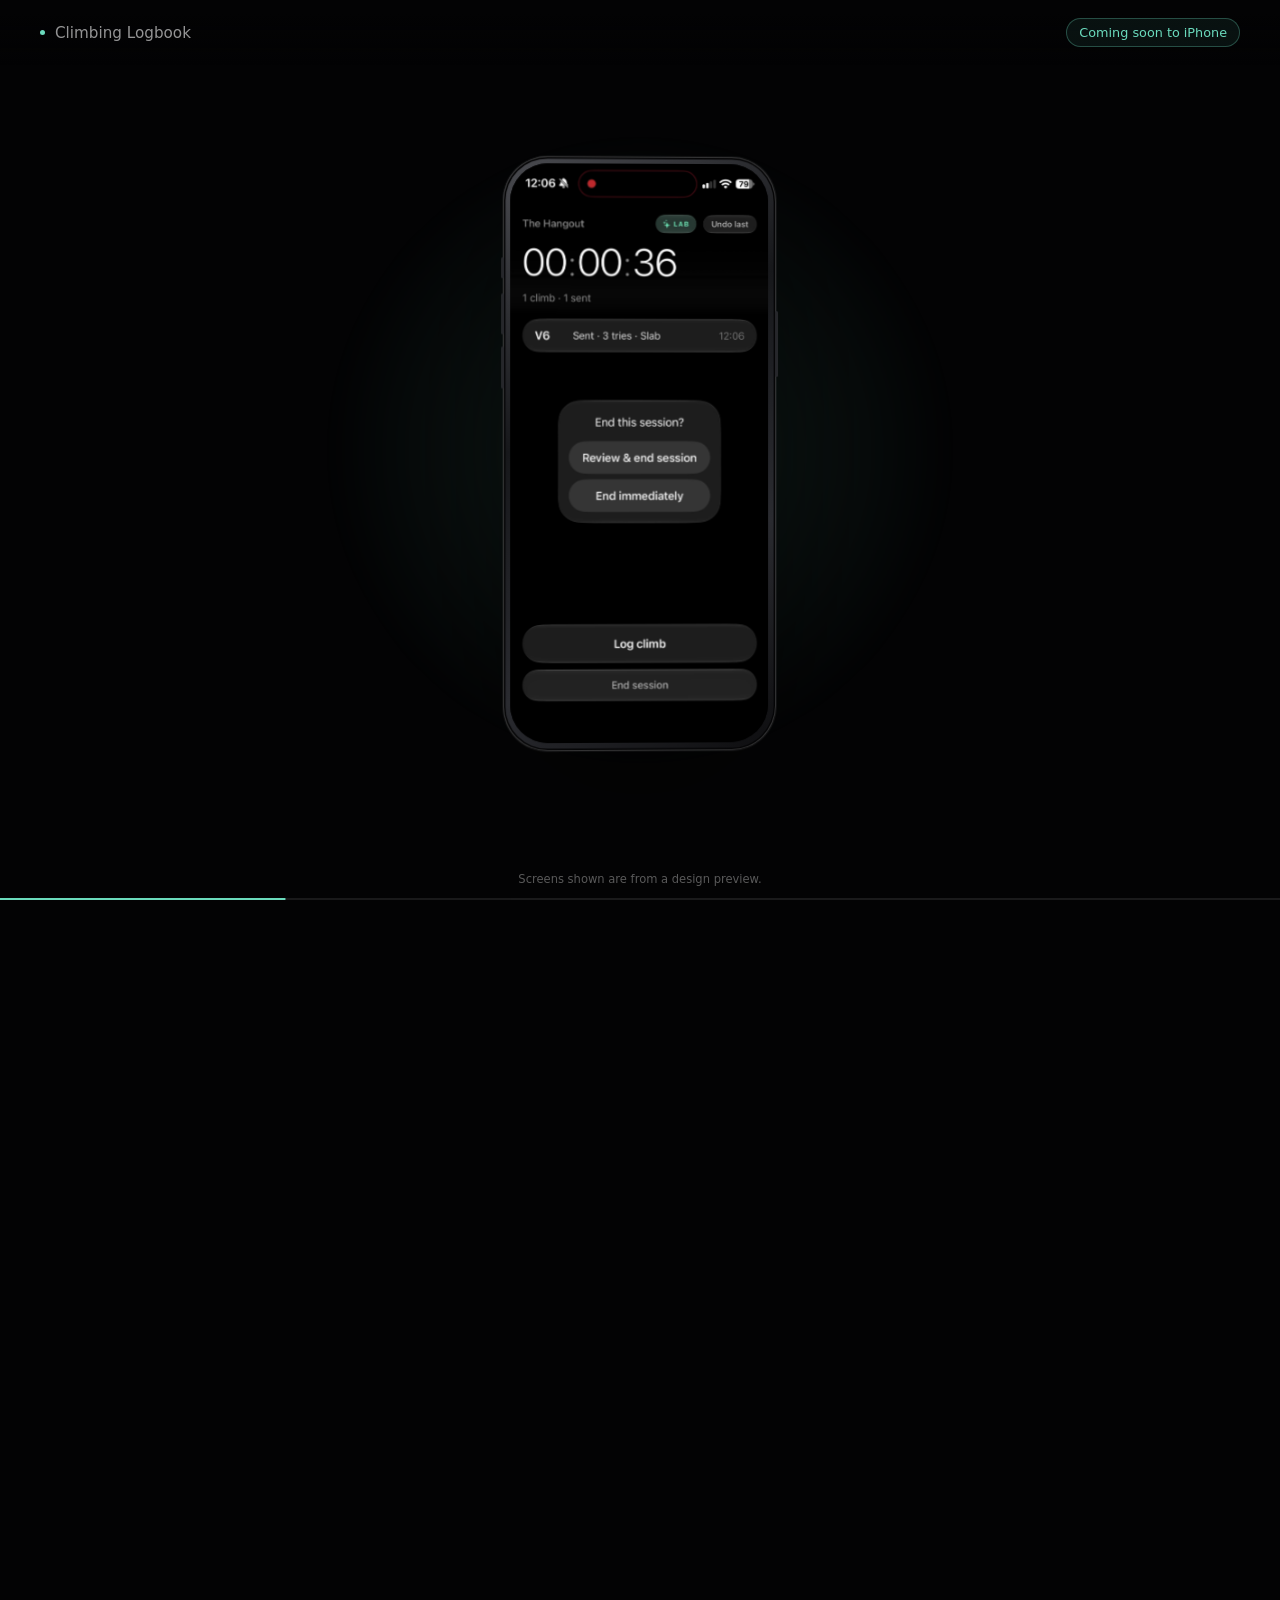
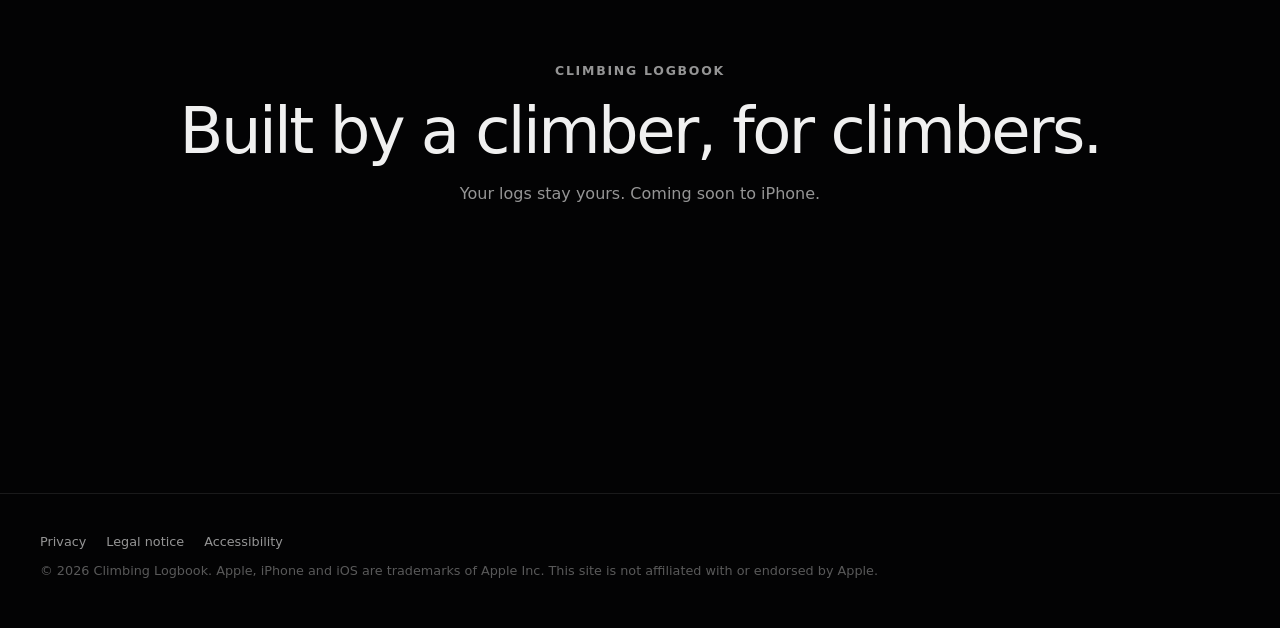
==== commit c68ee69c: "Update video paths to clip-mountains.mp4 and clip-overall.mp4 (Closes #1)" ====
--- a/index.html
+++ b/index.html
@@ -38,8 +38,8 @@
             <video class="clip" muted playsinline preload="metadata" poster="clip3.jpg" data-dur="2" tabindex="-1" aria-hidden="true" disablepictureinpicture><source src="clip3.mp4" type="video/mp4"></video>
             <video class="clip" muted playsinline preload="metadata" poster="clip4.jpg" data-dur="5" tabindex="-1" aria-hidden="true" disablepictureinpicture><source src="clip4.mp4" type="video/mp4"></video>
             <video class="clip" muted playsinline preload="metadata" poster="clip5.jpg" data-dur="3" tabindex="-1" aria-hidden="true" disablepictureinpicture><source src="clip5.mp4" type="video/mp4"></video>
-            <video class="clip" muted playsinline preload="metadata" poster="clip8.jpg" data-dur="4" tabindex="-1" aria-hidden="true" disablepictureinpicture><source src="clip8.mp4" type="video/mp4"></video>
-            <video class="clip" muted playsinline preload="metadata" poster="clip7.jpg" data-dur="4" tabindex="-1" aria-hidden="true" disablepictureinpicture><source src="clip7.mp4" type="video/mp4"></video>
+            <video class="clip" muted playsinline preload="metadata" poster="clip-mountains.jpg" data-dur="7" tabindex="-1" aria-hidden="true" disablepictureinpicture><source src="clip-mountains.mp4" type="video/mp4"></video>
+            <video class="clip" muted playsinline preload="metadata" poster="clip-overall.jpg" data-dur="5" tabindex="-1" aria-hidden="true" disablepictureinpicture><source src="clip-overall.mp4" type="video/mp4"></video>
           </div>
         </div>
         <i class="btn b1" aria-hidden="true"></i><i class="btn b2" aria-hidden="true"></i><i class="btn b3" aria-hidden="true"></i><i class="btn b4" aria-hidden="true"></i>
@@ -109,4 +109,4 @@
 </footer>
 <script src="story.js"></script>
 </body>
-</html>
+</html>
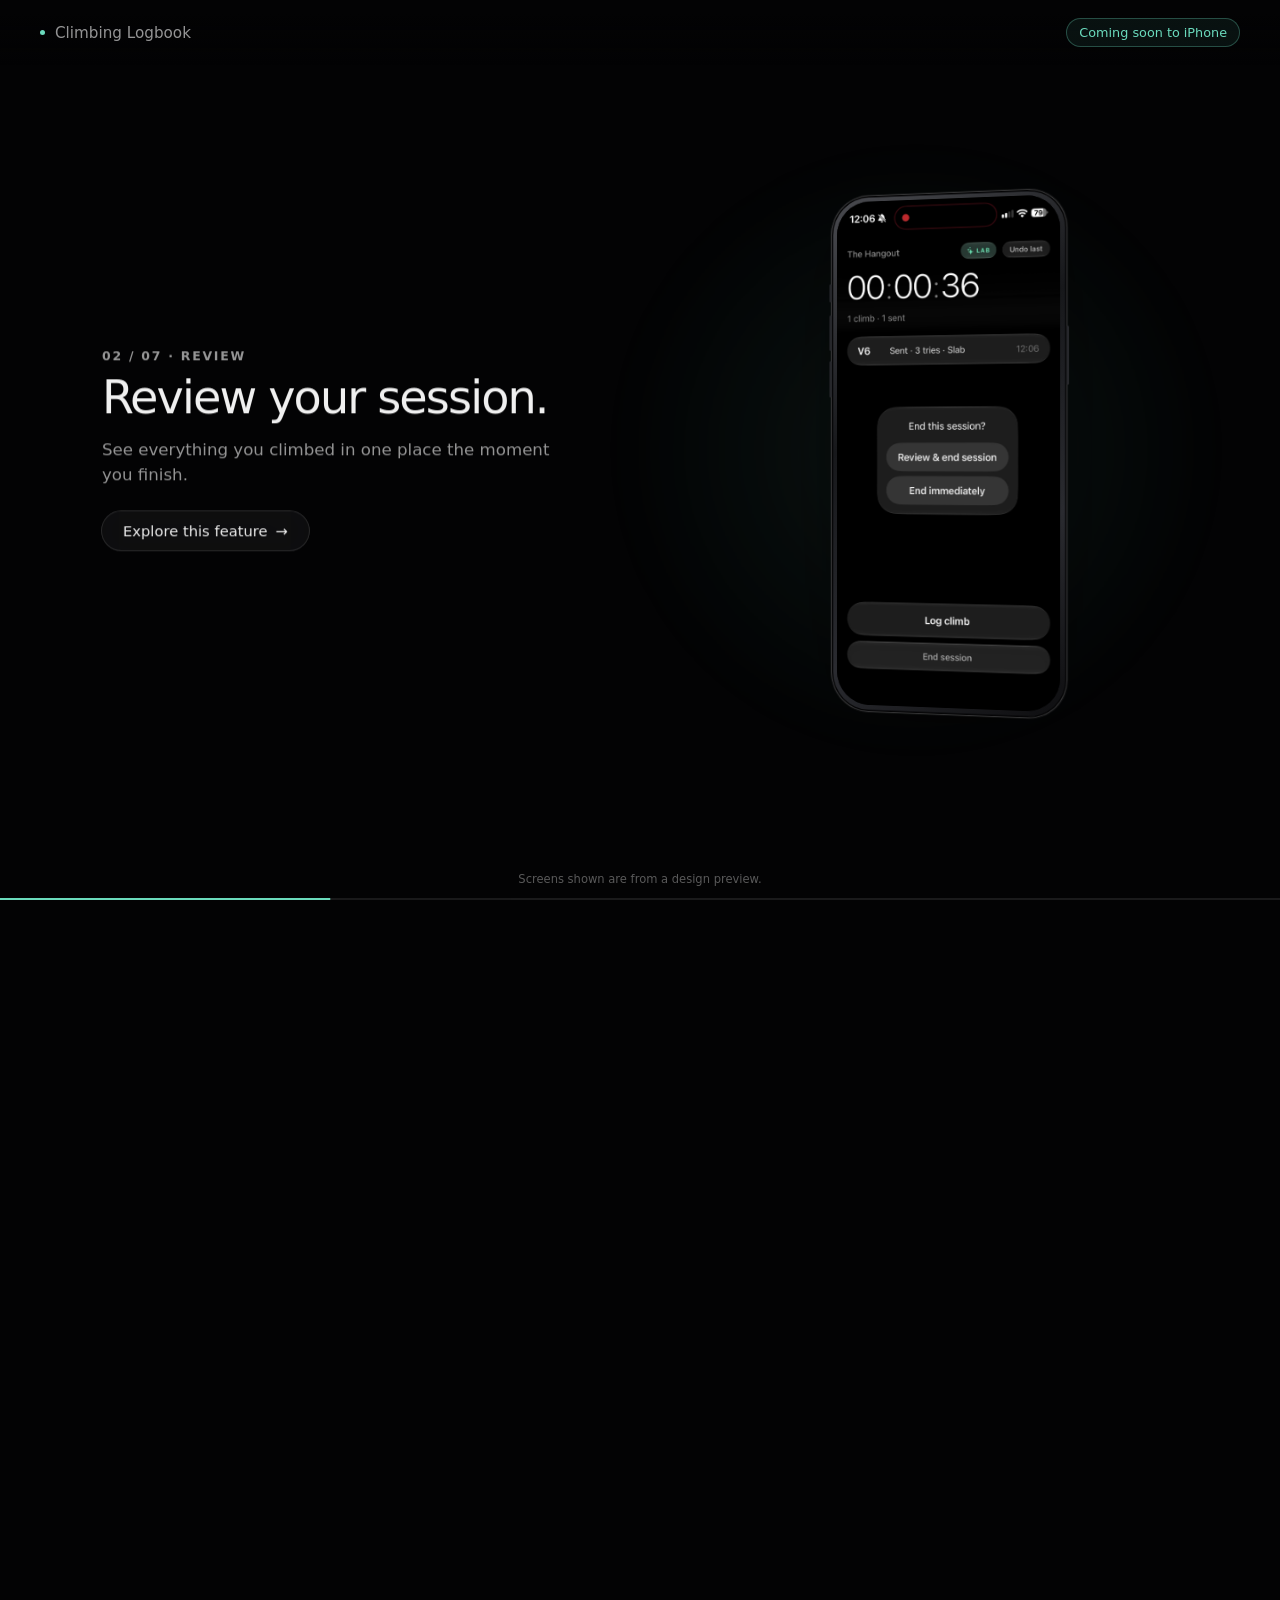
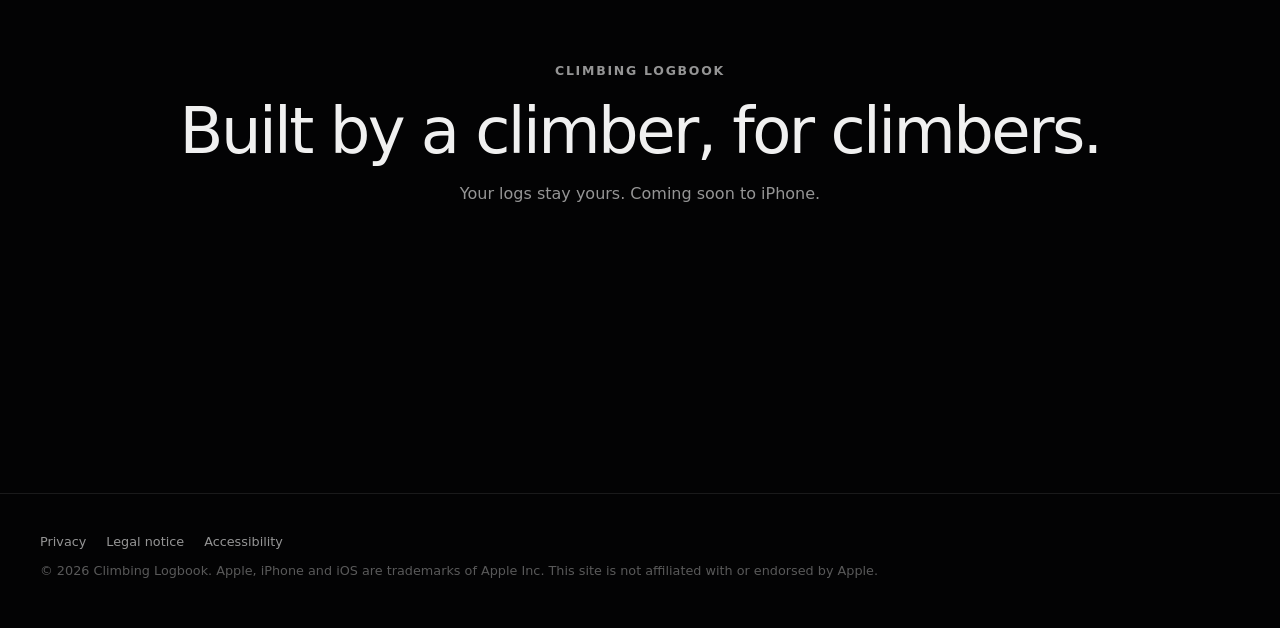
==== commit b278f658: "Swap clip-mountains and clip-overall between Archive and Overall stats on index.html and overall.htm" ====
--- a/index.html
+++ b/index.html
@@ -38,8 +38,8 @@
             <video class="clip" muted playsinline preload="metadata" poster="clip3.jpg" data-dur="2" tabindex="-1" aria-hidden="true" disablepictureinpicture><source src="clip3.mp4" type="video/mp4"></video>
             <video class="clip" muted playsinline preload="metadata" poster="clip4.jpg" data-dur="5" tabindex="-1" aria-hidden="true" disablepictureinpicture><source src="clip4.mp4" type="video/mp4"></video>
             <video class="clip" muted playsinline preload="metadata" poster="clip5.jpg" data-dur="3" tabindex="-1" aria-hidden="true" disablepictureinpicture><source src="clip5.mp4" type="video/mp4"></video>
+            <video class="clip" muted playsinline preload="metadata" poster="clip-overall.jpg" data-dur="5" tabindex="-1" aria-hidden="true" disablepictureinpicture><source src="clip-overall.mp4" type="video/mp4"></video>
             <video class="clip" muted playsinline preload="metadata" poster="clip-mountains.jpg" data-dur="7" tabindex="-1" aria-hidden="true" disablepictureinpicture><source src="clip-mountains.mp4" type="video/mp4"></video>
-            <video class="clip" muted playsinline preload="metadata" poster="clip-overall.jpg" data-dur="5" tabindex="-1" aria-hidden="true" disablepictureinpicture><source src="clip-overall.mp4" type="video/mp4"></video>
           </div>
         </div>
         <i class="btn b1" aria-hidden="true"></i><i class="btn b2" aria-hidden="true"></i><i class="btn b3" aria-hidden="true"></i><i class="btn b4" aria-hidden="true"></i>
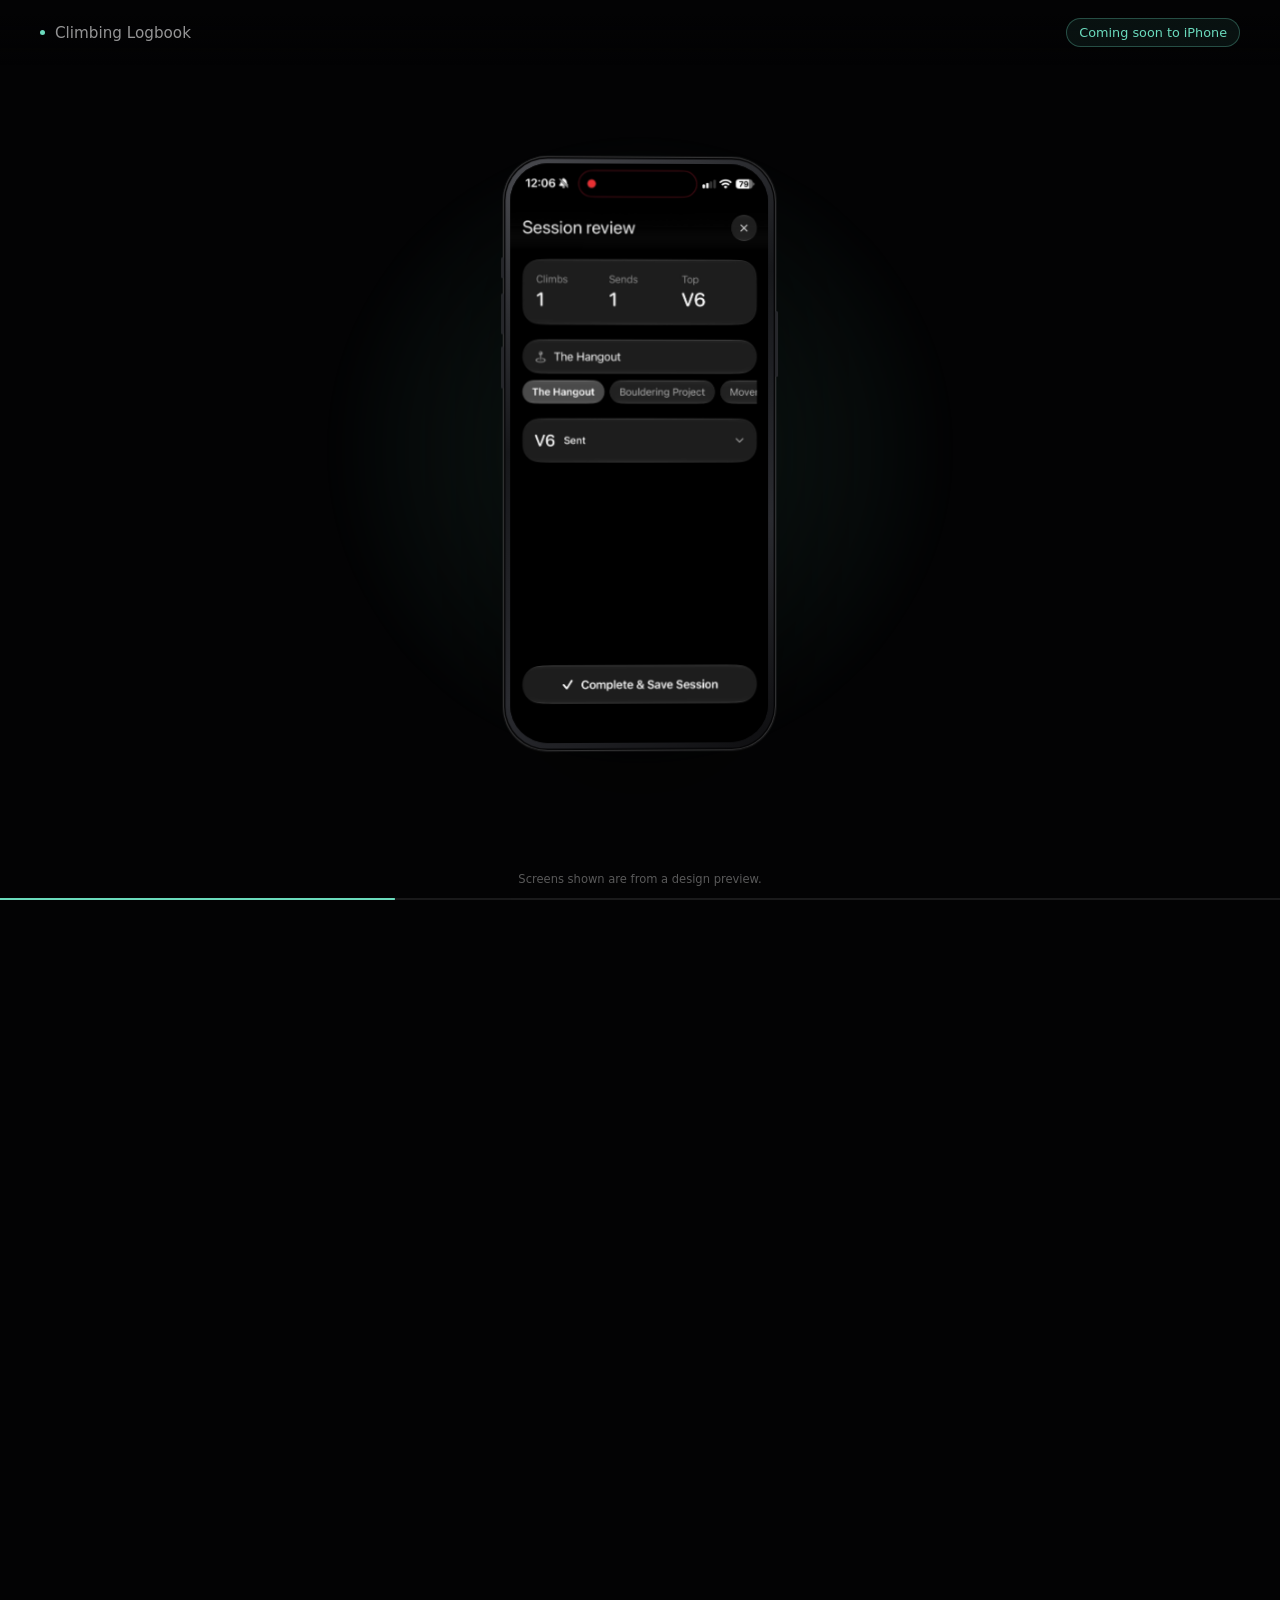
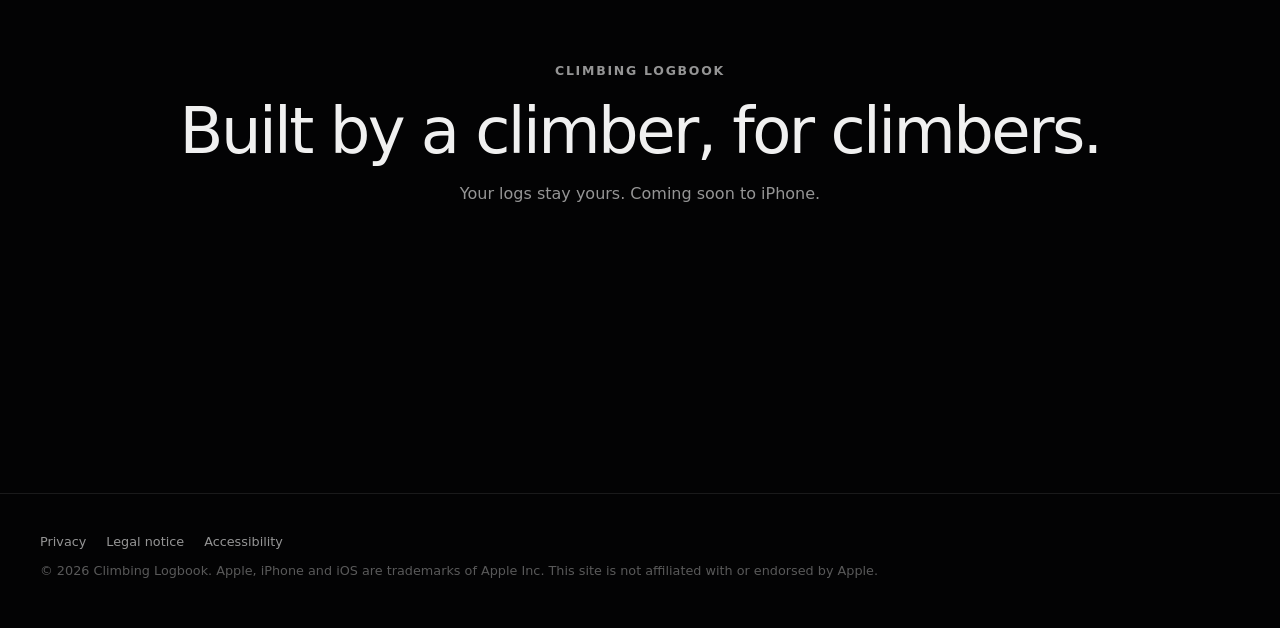
==== commit 465d0504: "Set clip-overall (21:57 stats video) for Overall stats on both home tour and in-depth page" ====
--- a/index.html
+++ b/index.html
@@ -38,8 +38,8 @@
             <video class="clip" muted playsinline preload="metadata" poster="clip3.jpg" data-dur="2" tabindex="-1" aria-hidden="true" disablepictureinpicture><source src="clip3.mp4" type="video/mp4"></video>
             <video class="clip" muted playsinline preload="metadata" poster="clip4.jpg" data-dur="5" tabindex="-1" aria-hidden="true" disablepictureinpicture><source src="clip4.mp4" type="video/mp4"></video>
             <video class="clip" muted playsinline preload="metadata" poster="clip5.jpg" data-dur="3" tabindex="-1" aria-hidden="true" disablepictureinpicture><source src="clip5.mp4" type="video/mp4"></video>
+            <video class="clip" muted playsinline preload="metadata" poster="clip-mountains.jpg" data-dur="7" tabindex="-1" aria-hidden="true" disablepictureinpicture><source src="clip-mountains.mp4" type="video/mp4"></video>
             <video class="clip" muted playsinline preload="metadata" poster="clip-overall.jpg" data-dur="5" tabindex="-1" aria-hidden="true" disablepictureinpicture><source src="clip-overall.mp4" type="video/mp4"></video>
-            <video class="clip" muted playsinline preload="metadata" poster="clip-mountains.jpg" data-dur="7" tabindex="-1" aria-hidden="true" disablepictureinpicture><source src="clip-mountains.mp4" type="video/mp4"></video>
           </div>
         </div>
         <i class="btn b1" aria-hidden="true"></i><i class="btn b2" aria-hidden="true"></i><i class="btn b3" aria-hidden="true"></i><i class="btn b4" aria-hidden="true"></i>
